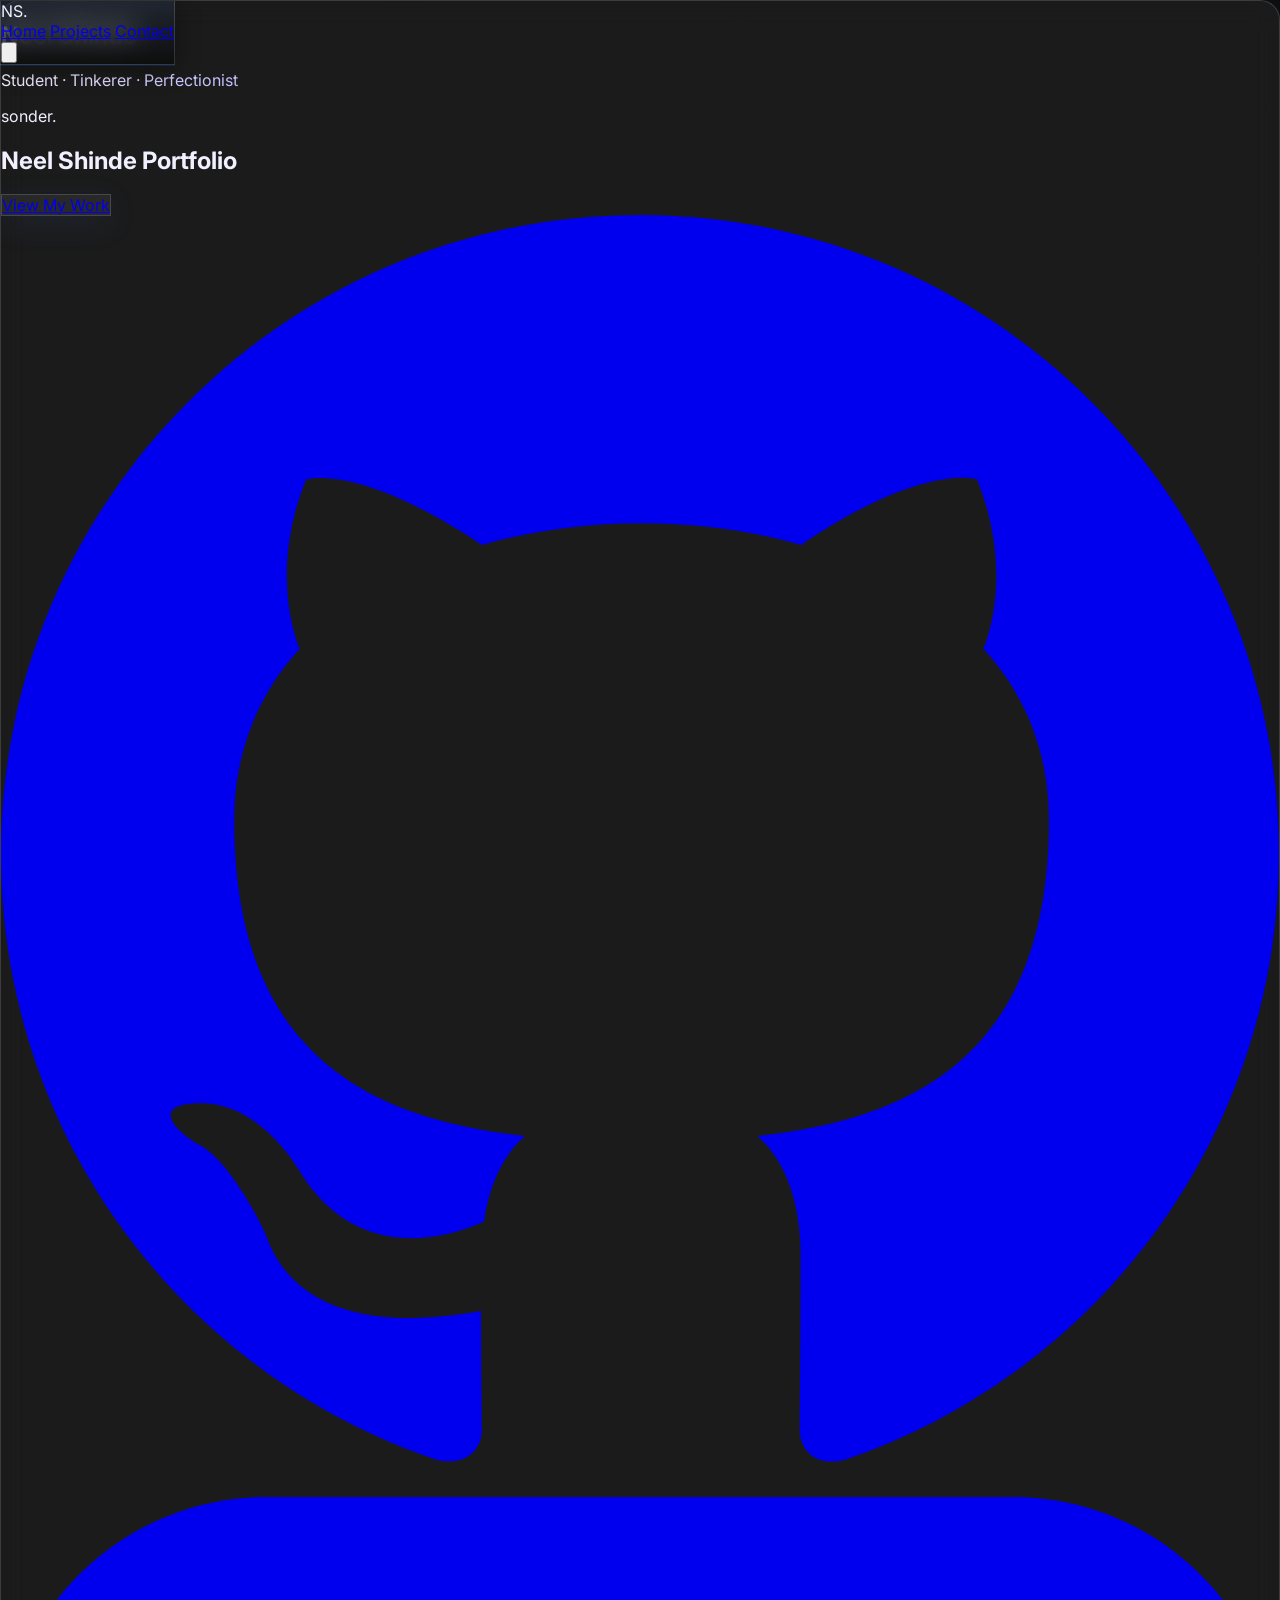
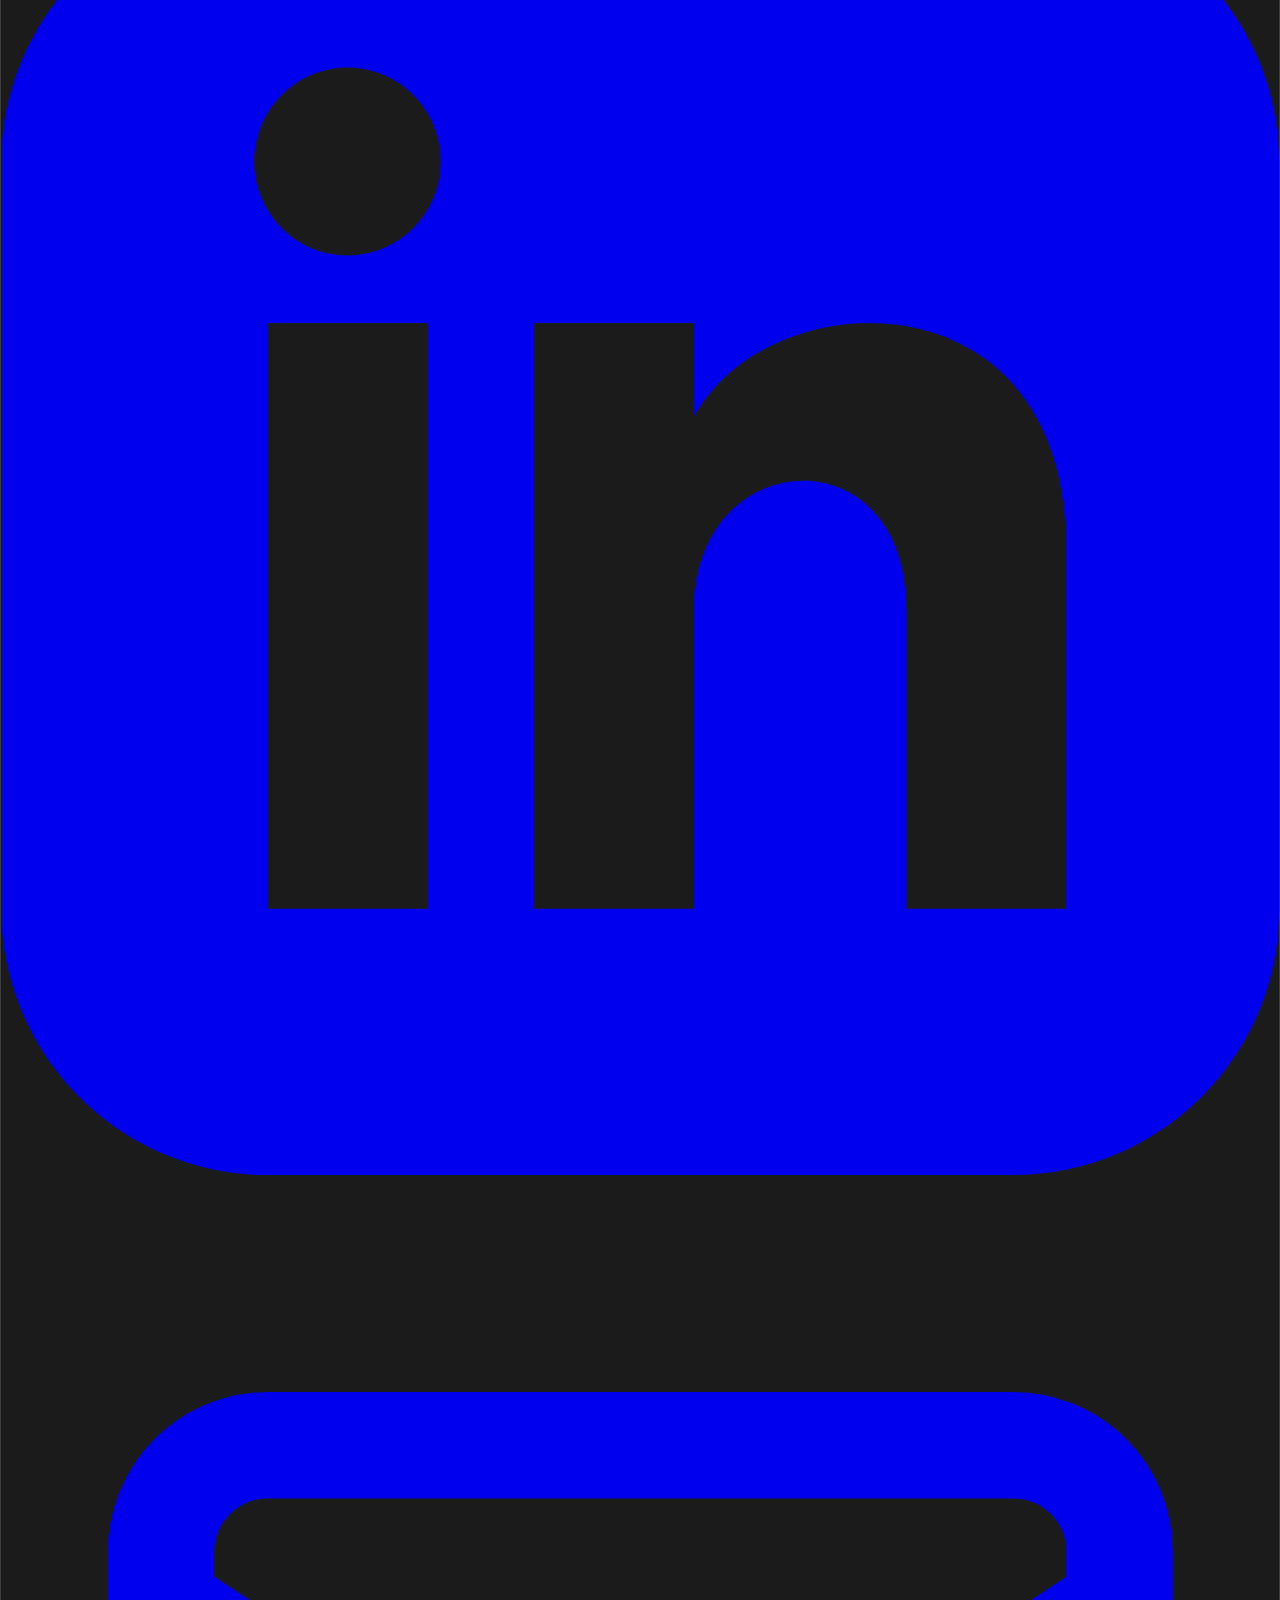
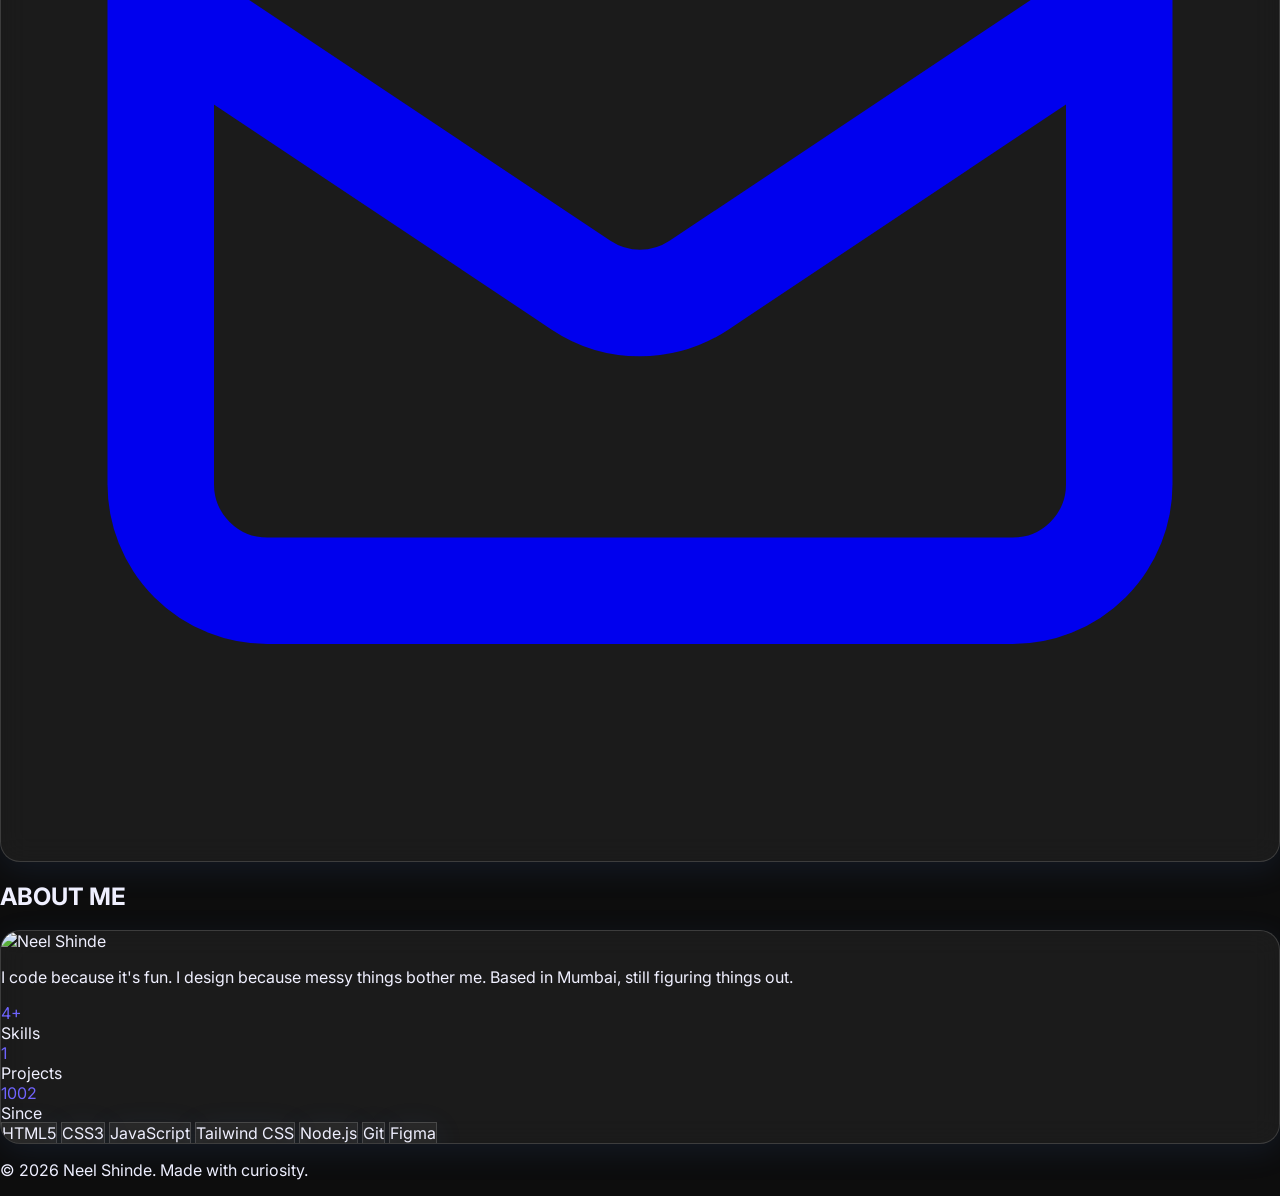
==== index.html @ 5f95c74f "fix: restore animations + add glitch, spotlight, gradient border, counters" ====
<!DOCTYPE html>

<html lang="en"><head>
<meta charset="utf-8"/>
<meta content="width=device-width, initial-scale=1.0" name="viewport"/>
<title>Neel Shinde | Portfolio</title>
<meta name="description" content="Neel Shinde — Student, Developer & Designer from Mumbai, Maharashtra. Building digital experiences with clean code and sharp design.">
<meta name="keywords" content="Neel Shinde, portfolio, web developer, designer, student, Maharashtra, HTML, CSS">
<meta name="author" content="Neel Shinde">
<meta name="theme-color" content="#6C63FF">

<!-- Open Graph (WhatsApp, LinkedIn, Facebook previews) -->
<meta property="og:type" content="website">
<meta property="og:url" content="https://idealneel.vercel.app/">
<meta property="og:title" content="Neel Shinde | Portfolio">
<meta property="og:description" content="Student, Developer & Designer from Maharashtra. Always exploring, always building, always learning.">
<meta property="og:image" content="https://idealneel.vercel.app/favicon.svg">

<!-- Twitter Card -->
<meta name="twitter:card" content="summary">
<meta name="twitter:url" content="https://idealneel.vercel.app/">
<meta name="twitter:title" content="Neel Shinde | Portfolio">
<meta name="twitter:description" content="Student, Developer & Designer from Maharashtra. Always exploring, always building, always learning.">
<meta name="twitter:image" content="https://idealneel.vercel.app/favicon.svg">
<link rel="icon" type="image/svg+xml" href="favicon.svg">
<!-- Google Fonts -->
<link href="https://fonts.googleapis.com" rel="preconnect"/>
<link crossorigin="" href="https://fonts.gstatic.com" rel="preconnect"/>
<link href="https://fonts.googleapis.com/css2?family=Inter:wght@300;400;600;800&amp;family=JetBrains+Mono&amp;display=swap" rel="stylesheet"/>
<!-- Tailwind CSS CDN (Included as per core instructions, though CSS variables are used for theme) -->
<script src="https://cdn.tailwindcss.com?plugins=forms,container-queries"></script>
<link rel="stylesheet" href="styles.css">
<script src="https://cdn.jsdelivr.net/npm/@emailjs/browser@4/dist/email.min.js"></script>
</head>
<body class="selection:bg-indigo-500/30">
<div id="cursor-dot"></div>
<div id="cursor-ring"></div>
<canvas id="star-canvas"></canvas>
<div id="skeleton-loader" aria-hidden="true">
  <!-- Skeleton Navbar -->
  <div class="skel-nav">
    <div class="skel skel-nav-logo"></div>
    <div class="skel-nav-links">
      <div class="skel skel-nav-link"></div>
      <div class="skel skel-nav-link"></div>
      <div class="skel skel-nav-link"></div>
    </div>
  </div>
  <!-- Skeleton Hero -->
  <div class="skel-body">
    <div class="skel-hero">
      <div class="skel-hero-card">
        <div class="skel skel-hero-name"></div>
        <div class="skel skel-hero-role"></div>
        <div class="skel skel-hero-tag"></div>
        <div class="skel skel-hero-btn"></div>
        <div class="skel-hero-icons">
          <div class="skel skel-hero-icon"></div>
          <div class="skel skel-hero-icon"></div>
          <div class="skel skel-hero-icon"></div>
        </div>
      </div>
    </div>
  </div>
</div>
<!-- BEGIN: Navigation -->
<nav class="fixed top-0 left-0 right-0 h-[60px] glass z-50 flex items-center justify-between px-6" id="top-nav">
<div class="font-bold text-xl tracking-tighter">NS<span class="text-[var(--accent-1)]">.</span></div>
<!-- Desktop Nav -->
<div class="hidden md:flex gap-8 items-center overflow-visible pb-1">
<a class="text-sm font-semibold text-[var(--accent-1)] border-b-2 border-[var(--accent-1)]" href="index.html">Home</a>
<a class="text-sm font-medium text-[var(--text-muted)] hover:text-[var(--text)] transition-colors" href="projects.html">Projects</a>
<a class="text-sm font-medium text-[var(--text-muted)] hover:text-[var(--text)] transition-colors" href="contact.html">Contact</a>
</div>
<!-- Mobile Menu Toggle -->
<button aria-label="Toggle Menu" class="md:hidden p-2 text-[var(--text)]" id="mobile-menu-btn">
<svg class="w-6 h-6" fill="none" stroke="currentColor" viewBox="0 0 24 24"><path d="M4 6h16M4 12h16m-7 6h7" stroke-linecap="round" stroke-linejoin="round" stroke-width="2"></path></svg>
</button>
</nav>
<div id="scroll-progress"></div>
<!-- Mobile Dropdown Menu -->
<div id="mobile-menu" class="fixed top-[60px] left-0 right-0 glass z-[60] overflow-hidden transition-all duration-300 max-h-0 md:hidden">
  <div class="flex flex-col py-2">
    <a href="index.html" class="px-6 py-3.5 text-sm font-semibold text-[var(--accent-1)] border-l-4 border-[var(--accent-1)] active-mobile">Home</a>
    <a href="projects.html" class="px-6 py-3.5 text-sm font-medium text-[var(--text-muted)] hover:text-[var(--text)] transition-colors border-l-4 border-transparent">Projects</a>
    <a href="contact.html" class="px-6 py-3.5 text-sm font-medium text-[var(--text-muted)] hover:text-[var(--text)] transition-colors border-l-4 border-transparent">Contact</a>
  </div>
</div>
<!-- Mobile Menu Overlay -->
<div id="mobile-overlay" class="fixed inset-0 bg-black/60 backdrop-blur-sm z-[55] hidden md:hidden"></div>
<!-- END: Navigation -->
<!-- BEGIN: Sidebar -->
<main>
<!-- BEGIN: Hero Section -->
<section class="relative h-screen flex items-center justify-center overflow-hidden px-6 pt-[60px]" id="hero">
<!-- Animated Background Orbs -->
<div class="absolute inset-0 z-0 pointer-events-none">
  <div class="bg-orb top-[10%] left-[20%] w-[30vw] h-[30vw] opacity-20" style="background: radial-gradient(circle, var(--accent-1) 0%, transparent 70%); animation: orbDrift 15s ease-in-out infinite;"></div>
  <div class="bg-orb bottom-[20%] right-[10%] w-[40vw] h-[40vw] opacity-15" style="background: radial-gradient(circle, var(--accent-2) 0%, transparent 70%); animation: orbDrift 12s ease-in-out infinite reverse;"></div>
  <div class="bg-orb top-[40%] left-[50%] w-[25vw] h-[25vw] opacity-10" style="background: radial-gradient(circle, #fff 0%, transparent 70%); animation: orbDrift 20s linear infinite alternate;"></div>
</div>
<!-- Hero Card -->
<div class="glass glass-rounded p-10 max-w-[380px] w-full text-center relative z-10" style="animation: floatCard 6s ease-in-out infinite;">
<h1 class="text-4xl font-extrabold mb-2 tracking-tight">
<span class="border-r-4 border-[var(--accent-1)] pr-1" id="typewriter"></span>
</h1>
<p class="shimmer-text text-sm font-bold uppercase tracking-[0.2em] mb-6">
          Student · Tinkerer · Perfectionist
        </p>
<p class="text-[var(--text-muted)] text-lg mb-8 leading-relaxed">
          sonder.
        </p>
<h2 class="hidden">Neel Shinde Portfolio</h2>
<a class="inline-block glass px-8 py-3 rounded-full font-semibold text-sm hover:shadow-[0_0_20px_var(--shadow)] transition-all duration-300 hover:scale-105 active:scale-95 mb-8" href="projects.html">
          View My Work
        </a>
<!-- Social Icons -->
<div class="flex justify-center gap-6 text-[var(--text-muted)]">
<a class="hover:text-[var(--accent-1)] transition-colors" href="contact.html" title="GitHub">
<svg class="w-6 h-6" fill="currentColor" viewbox="0 0 24 24"><path d="M12 0C5.37 0 0 5.37 0 12c0 5.31 3.435 9.795 8.205 11.385.6.105.825-.255.825-.57 0-.285-.015-1.23-.015-2.235-3.015.555-3.795-.735-4.035-1.41-.135-.345-.72-1.41-1.23-1.695-.42-.225-1.02-.78-.015-.795.945-.015 1.62.87 1.845 1.23 1.08 1.815 2.805 1.305 3.495.99.105-.78.42-1.305.765-1.605-2.67-.3-5.46-1.335-5.46-5.925 0-1.305.465-2.385 1.23-3.225-.12-.3-.54-1.53.12-3.18 0 0 1.005-.315 3.3 1.23.96-.27 1.98-.405 3-.405s2.04.135 3 .405c2.295-1.56 3.3-1.23 3.3-1.23.66 1.65.24 2.88.12 3.18.765.84 1.23 1.905 1.23 3.225 0 4.605-2.805 5.625-5.475 5.925.435.375.81 1.095.81 2.22 0 1.605-.015 2.895-.015 3.3 0 .315.225.69.825.57A12.02 12.02 0 0024 12c0-6.63-5.37-12-12-12z"></path></svg>
</a>
<a class="hover:text-[var(--accent-1)] transition-colors" href="contact.html" title="LinkedIn">
<svg class="w-6 h-6" fill="currentColor" viewbox="0 0 24 24"><path d="M19 0h-14c-2.761 0-5 2.239-5 5v14c0 2.761 2.239 5 5 5h14c2.762 0 5-2.239 5-5v-14c0-2.761-2.238-5-5-5zm-11 19h-3v-11h3v11zm-1.5-12.268c-.966 0-1.75-.79-1.75-1.764s.784-1.764 1.75-1.764 1.75.79 1.75 1.764-.783 1.764-1.75 1.764zm13.5 12.268h-3v-5.604c0-3.368-4-3.113-4 0v5.604h-3v-11h3v1.765c1.396-2.586 7-2.777 7 2.476v6.759z"></path></svg>
</a>
<a class="hover:text-[var(--accent-1)] transition-colors" href="contact.html" title="Email">
<svg class="w-6 h-6" fill="none" stroke="currentColor" viewbox="0 0 24 24"><path d="M3 8l7.89 5.26a2 2 0 002.22 0L21 8M5 19h14a2 2 0 002-2V7a2 2 0 00-2-2H5a2 2 0 00-2 2v10a2 2 0 002 2z" stroke-linecap="round" stroke-linejoin="round" stroke-width="2"></path></svg>
</a>
</div>
</div>
</section>
<!-- END: Hero Section -->
<!-- BEGIN: About Section -->
<section class="py-24 px-6 max-w-5xl mx-auto" id="about">
<h2 class="text-3xl font-extrabold mb-12 flex items-center gap-4">
<span class="w-12 h-[2px] bg-[var(--accent-1)]"></span>
        ABOUT ME
      </h2>
<div class="glass glass-rounded p-8 md:p-12 grid md:grid-cols-[auto_1fr] gap-12 items-start fade-in-on-scroll">
<!-- Avatar Column -->
<div class="flex flex-col items-center">
<div class="relative group">
<div class="absolute inset-0 bg-gradient-to-tr from-[var(--accent-1)] to-[var(--accent-2)] rounded-full blur group-hover:blur-md transition-all duration-500"></div>
<div class="relative w-[140px] h-[140px] rounded-full 
     overflow-hidden border-2 border-[var(--glass-border)]">
  <img src="https://i.ibb.co/Mx4PtykH/avatar.png" 
       alt="Neel Shinde" 
       class="w-full h-full object-cover rounded-full"/>
</div>
</div>
</div>
<!-- Bio Column -->
<div class="space-y-6">
<p class="text-lg leading-relaxed text-[var(--text-muted)]">
    I code because it's fun. I design because messy
    things bother me. Based in Mumbai, still figuring
    things out.
  </p>

  <div class="grid grid-cols-3 gap-4 py-4 border-t border-b border-[var(--divider)]" id="stats-row">
    <div class="text-center">
      <div class="text-2xl font-black gradient-text" data-count="8" data-suffix="+">0</div>
      <div class="text-xs text-[var(--text-muted)] uppercase tracking-widest mt-1">
        Skills
      </div>
    </div>
    <div class="text-center">
      <div class="text-2xl font-black gradient-text" data-count="3" data-suffix="">0</div>
      <div class="text-xs text-[var(--text-muted)] uppercase tracking-widest mt-1">
        Projects
      </div>
    </div>
    <div class="text-center">
      <div class="text-2xl font-black gradient-text" data-count="2026" data-suffix="">0</div>
      <div class="text-xs text-[var(--text-muted)] uppercase tracking-widest mt-1">
        Since
      </div>
    </div>
  </div>

  <!-- Skills Grid -->
<div class="flex flex-wrap gap-3 mt-4" id="skills-container">
  <span class="skill-chip px-4 py-1.5 glass rounded-full text-sm font-medium border-[var(--glass-border)]">HTML5</span>
  <span class="skill-chip px-4 py-1.5 glass rounded-full text-sm font-medium border-[var(--glass-border)]">CSS3</span>
  <span class="skill-chip px-4 py-1.5 glass rounded-full text-sm font-medium border-[var(--glass-border)]">JavaScript</span>
  <span class="skill-chip px-4 py-1.5 glass rounded-full text-sm font-medium border-[var(--glass-border)]">Tailwind CSS</span>
  <span class="skill-chip px-4 py-1.5 glass rounded-full text-sm font-medium border-[var(--glass-border)]">Node.js</span>
  <span class="skill-chip px-4 py-1.5 glass rounded-full text-sm font-medium border-[var(--glass-border)]">Git</span>
  <span class="skill-chip px-4 py-1.5 glass rounded-full text-sm font-medium border-[var(--glass-border)]">Figma</span>
  <span class="skill-chip px-4 py-1.5 glass rounded-full text-sm font-medium border-[var(--glass-border)]">VS Code</span>
</div>
</div>
</div>
</section>
<!-- END: About Section -->

<!-- BEGIN: Footer -->
<footer class="py-6 border-t border-[var(--divider)] text-center">
  <p class="text-[var(--text-muted)] text-sm">
    © 2026 Neel Shinde. Made with curiosity.
  </p>
</footer>
<!-- END: Footer -->
</main>
<!-- BEGIN: JavaScript Interactivity -->
<script src="script.js"></script>
<!-- END: JavaScript Interactivity -->
</body></html>
---- styles.css ----
/* === SHARED STYLES (VARIABLES, GLASS, ANIMATIONS) === */
:root {
  --bg: #0D0D0D;
  --glass-bg: rgba(255, 255, 255, 0.06);
  --glass-border: rgba(255, 255, 255, 0.15);
  --accent-1: #6C63FF;
  --accent-2: #FF6584;
  --text: #F0F0FF;
  --text-muted: #8A8AB0;
  --divider: #3A3A5C;
  --shadow: rgba(79, 142, 247, 0.10);
  --transition: 0.3s cubic-bezier(0.4, 0, 0.2, 1);
  /* from contact */

  --nav-height: 60px;
}

* {
  box-sizing: border-box;
}

html {
  scroll-behavior: smooth;
}

body {
  background-color: var(--bg);
  color: var(--text);
  font-family: 'Inter', system-ui, -apple-system, sans-serif;
  overflow-x: hidden;
  margin: 0;
}

.roboto-mono {
  font-family: 'Roboto Mono', monospace;
}

.glass {
  background: var(--glass-bg);
  backdrop-filter: blur(14px);
  -webkit-backdrop-filter: blur(14px);
  border: 1px solid var(--glass-border);
  box-shadow: 0 8px 32px var(--shadow);
}

.glass-rounded {
  border-radius: 20px;
}

.shimmer-text {
  background: linear-gradient(90deg, var(--text) 0%, var(--accent-1) 25%, var(--accent-2) 50%, var(--text) 75%);
  background-size: 200% auto;
  -webkit-background-clip: text;
  background-clip: text;
  -webkit-text-fill-color: transparent;
  animation: shimmerText 4s linear infinite;
}

.gradient-text {
  background: linear-gradient(135deg, var(--accent-1), var(--accent-2));
  -webkit-background-clip: text;
  background-clip: text;
  -webkit-text-fill-color: transparent;
}

/* Animations */
@keyframes orbDrift {
  0%, 100% { transform: translate(0, 0); }
  33% { transform: translate(30px, -50px); }
  66% { transform: translate(-20px, 20px); }
}
@keyframes floatCard {
  0%, 100% { transform: translateY(0); }
  50% { transform: translateY(-15px); }
}
@keyframes shimmerText {
  to { background-position: 200% center; }
}
@keyframes blinkCursor {
  from, to { border-color: transparent; }
  50% { border-color: var(--accent-1); }
}

.cursor-blink {
  animation: blinkCursor 0.8s step-end infinite;
}

@keyframes fadeIn {
  from { opacity: 0; transform: translateY(20px); }
  to { opacity: 1; transform: translateY(0); }
}
@keyframes shimmerSweep {
  0%   { left: -75%; opacity: 0; }
  10%  { opacity: 1; }
  90%  { opacity: 1; }
  100% { left: 125%; opacity: 0; }
}
@keyframes spin {
  to { transform: rotate(360deg); }
}

@media (prefers-reduced-motion: reduce) {
  .shimmer-text { animation: none; }
  .shimmer-container::before { animation: none !important; }
}

/* === INDEX PAGE === */

.fade-in-on-scroll {
  opacity: 0;
  transition: opacity 0.6s ease-out, transform 0.6s ease-out;
}
.fade-in-on-scroll.visible {
  opacity: 1;
  transform: translateY(0);
}

/* === CONTACT PAGE === */


.shimmer-container {
  position: relative;
  overflow: hidden;
}
.shimmer-container::before {
  content: '';
  position: absolute;
  top: -50%;
  left: -75%;
  width: 50%;
  height: 200%;
  background: linear-gradient(
    to right,
    transparent 0%,
    rgba(255, 255, 255, 0.03) 20%,
    rgba(255, 255, 255, 0.18) 50%,
    rgba(255, 255, 255, 0.03) 80%,
    transparent 100%
  );
  transform: skewX(-20deg);
  pointer-events: none;
  animation: shimmerSweep 3s ease-in-out infinite;
}
.shimmer-container:hover::before {
  animation: shimmerSweep 1.2s ease-in-out forwards;
}
.fade-in-up {
  opacity: 0;
  transform: translateY(20px);
  transition: opacity 0.6s ease-out, transform 0.6s ease-out;
}
.fade-in-up.visible {
  opacity: 1;
  transform: translateY(0);
}
#main-content {
  padding-top: var(--nav-height);
}

.tilt-card {
  will-change: transform;
  transform-style: preserve-3d;
}
.btn-loading-spinner {
  display: none;
  width: 20px;
  height: 20px;
  border: 2px solid rgba(255,255,255,0.3);
  border-radius: 50%;
  border-top-color: #fff;
  animation: spin 0.8s linear infinite;
}
.btn--loading .btn-text { display: none; }
.btn--loading .btn-loading-spinner { display: block; }

/* === PROJECTS PAGE === */
.project-card, .cert-card {
  transition: transform 0.3s ease, box-shadow 0.3s ease, opacity 0.3s ease;
}
.project-card:hover, .cert-card:hover {
  transform: translateY(-6px);
  box-shadow: 0 12px 40px rgba(79, 142, 247, 0.2);
}
.card--hidden {
  opacity: 0 !important;
  pointer-events: none;
  transform: scale(0.95);
  visibility: hidden;
  position: absolute;
}
::-webkit-scrollbar {
  width: 6px;
  height: 6px;
}
::-webkit-scrollbar-track {
  background: var(--bg);
}
::-webkit-scrollbar-thumb {
  background: var(--divider);
  border-radius: 10px;
}

.snap-x {
  scroll-snap-type: x mandatory;
  scrollbar-width: none;
}
.snap-x::-webkit-scrollbar {
  display: none;
}
.snap-item {
  scroll-snap-align: start;
}
dialog::backdrop {
  background: rgba(0, 0, 0, 0.8);
  backdrop-filter: blur(4px);
}

/* === SKELETON LOADER === */
#skeleton-loader {
  position: fixed;
  inset: 0;
  z-index: 9999;
  background: #0D0D0D;
  padding: 80px 48px 48px 48px;
  transition: opacity 300ms ease;
  overflow: hidden;
}

#skeleton-loader.fade-out {
  opacity: 0;
  pointer-events: none;
}

/* Skeleton shimmer animation */
@keyframes skeletonShimmer {
  0%   { background-position: -600px 0; }
  100% { background-position:  600px 0; }
}

.skel {
  background: linear-gradient(
    90deg,
    rgba(255,255,255,0.04) 25%,
    rgba(255,255,255,0.10) 50%,
    rgba(255,255,255,0.04) 75%
  );
  background-size: 600px 100%;
  animation: skeletonShimmer 1.4s ease-in-out infinite;
  border-radius: 8px;
}

/* Skeleton navbar */
.skel-nav {
  position: fixed;
  top: 0; left: 0; right: 0;
  height: 60px;
  background: rgba(255,255,255,0.03);
  border-bottom: 1px solid rgba(255,255,255,0.08);
  display: flex;
  align-items: center;
  justify-content: space-between;
  padding: 0 24px;
  z-index: 10000;
}

.skel-nav-logo {
  width: 80px;
  height: 16px;
}

.skel-nav-links {
  display: flex;
  gap: 32px;
}

.skel-nav-link {
  width: 56px;
  height: 12px;
}

/* Skeleton body content area */
.skel-body {
  max-width: 1280px;
  margin: 0 auto;
  padding-top: 100px;
  padding-left: clamp(24px, 4vw, 64px);
  padding-right: clamp(24px, 4vw, 64px);
}

/* Hero skeleton (index.html) */
.skel-hero {
  display: flex;
  align-items: center;
  justify-content: center;
  height: 70vh;
}

.skel-hero-card {
  width: 380px;
  max-width: 90vw;
  padding: 48px 40px;
  background: rgba(255,255,255,0.03);
  border: 1px solid rgba(255,255,255,0.06);
  border-radius: 20px;
  display: flex;
  flex-direction: column;
  align-items: center;
  gap: 16px;
}

.skel-hero-name  { width: 60%; height: 28px; }
.skel-hero-role  { width: 80%; height: 14px; }
.skel-hero-tag   { width: 40%; height: 12px; }
.skel-hero-btn   { width: 130px; height: 40px; border-radius: 999px; margin-top: 8px; }
.skel-hero-icons { display: flex; gap: 16px; margin-top: 8px; }
.skel-hero-icon  { width: 36px; height: 36px; border-radius: 50%; }

/* Grid skeleton (projects.html) */
.skel-heading {
  width: 280px;
  height: 52px;
  margin-bottom: 12px;
}

.skel-proj-sub {
  width: 320px;
  height: 14px;
  margin-bottom: 40px;
}

.skel-proj-grid {
  display: grid;
  grid-template-columns: repeat(2, 1fr);
  gap: 24px;
  max-width: 672px;
  margin: 0 auto 48px auto;
}

.skel-card {
  background: rgba(255,255,255,0.03);
  border: 1px solid rgba(255,255,255,0.06);
  border-radius: 20px;
  overflow: hidden;
}

.skel-card-thumb { width: 100%; height: 160px; border-radius: 0; }
.skel-card-body  { padding: 20px; display: flex; flex-direction: column; gap: 12px; }
.skel-card-tag   { width: 60px;  height: 10px; }
.skel-card-title { width: 75%;   height: 18px; }
.skel-card-desc1 { width: 100%;  height: 12px; }
.skel-card-desc2 { width: 85%;   height: 12px; }
.skel-card-btn   { width: 100%;  height: 36px; border-radius: 10px; margin-top: 8px; }

.skel-card.skel-cert-card {
  border-left: 4px solid rgba(108, 99, 255, 0.2);
  min-height: 350px;
}
.skel-card.skel-cert-card .skel-card-body {
  padding: 24px;
}

/* Contact skeleton */
.skel-contact-heading { width: 340px; height: 64px; margin-bottom: 16px; }
.skel-contact-sub     { width: 360px; height: 14px; margin-bottom: 40px; }

.skel-cards-row {
  display: grid;
  grid-template-columns: repeat(4, 1fr);
  gap: 20px;
  margin-bottom: 60px;
}
@media (max-width: 767px) {
  .skel-cards-row {
    grid-template-columns: repeat(2, 1fr);
    gap: 12px;
  }
}

.skel-contact-card {
  background: rgba(255,255,255,0.03);
  border: 1px solid rgba(255,255,255,0.06);
  border-radius: 20px;
  padding: 28px 20px;
  display: flex;
  flex-direction: column;
  align-items: center;
  gap: 12px;
}

.skel-contact-icon  { width: 48px; height: 48px; border-radius: 50%; }
.skel-contact-label { width: 60%;  height: 10px; }
.skel-contact-value { width: 80%;  height: 14px; }
.skel-contact-btn   { width: 90%;  height: 32px; border-radius: 999px; margin-top: 4px; }

.skel-form-card {
  max-width: 560px;
  margin: 0 auto;
  background: rgba(255,255,255,0.03);
  border: 1px solid rgba(255,255,255,0.06);
  border-radius: 20px;
  padding: 40px;
  display: flex;
  flex-direction: column;
  gap: 20px;
}

.skel-form-heading { width: 200px; height: 28px; }
.skel-form-label   { width: 80px;  height: 10px; }
.skel-form-input   { width: 100%;  height: 48px; border-radius: 12px; }
.skel-form-textarea{ width: 100%;  height: 100px; border-radius: 12px; }
.skel-form-btn     { width: 100%;  height: 48px; border-radius: 12px; }

#top-nav {
  position: fixed;
  z-index: 70 !important; /* Always above overlay and menu */
  background: linear-gradient(
    180deg,
    rgba(79, 142, 247, 0.10) 0%,
    rgba(13, 13, 13, 0.92) 100%
  );
  backdrop-filter: blur(14px);
  -webkit-backdrop-filter: blur(14px);
  border-bottom: 1px solid rgba(79, 142, 247, 0.20);
  box-shadow: 0 1px 0 rgba(79, 142, 247, 0.10),
              0 4px 24px rgba(0, 0, 0, 0.40);
  margin-bottom: 0;
  padding-bottom: 1px;
  overflow: visible;
}

#mobile-menu-btn {
  cursor: pointer;
  -webkit-tap-highlight-color: transparent;
}

.scroll-section-wrapper {
  position: relative;
  display: flex;
  align-items: center;
  gap: 0;
  overflow: visible;
  padding: 24px 0;
  margin: -24px 0;
}

.scroll-arrow {
  flex-shrink: 0;
  width: 40px;
  height: 40px;
  border-radius: 50%;
  background: rgba(13, 13, 13, 0.80);
  backdrop-filter: blur(14px);
  -webkit-backdrop-filter: blur(14px);
  border: 1px solid var(--glass-border);
  box-shadow: 0 4px 16px var(--shadow);
  color: var(--text);
  display: flex;
  align-items: center;
  justify-content: center;
  cursor: pointer;
  transition: background 200ms ease, box-shadow 200ms ease,
              transform 200ms ease, opacity 200ms ease;
  z-index: 20;
  position: relative;
  margin: 0 12px;
  opacity: 0.5;
}

.scroll-arrow:hover {
  background: rgba(108, 99, 255, 0.15);
  box-shadow: 0 0 20px rgba(108, 99, 255, 0.30);
  transform: scale(1.08);
  opacity: 1;
}

.scroll-arrow:active { transform: scale(0.96); }

.scroll-arrow.hidden-arrow {
  opacity: 0;
  pointer-events: none;
}

.scroll-section-wrapper > *:not(.scroll-arrow) {
  flex: 1;
  min-width: 0;
  overflow: visible;
}

/* === CERTIFICATE CAROUSEL === */

/* Ghost skeleton blocks inside ghost cards */
.skel-cert-org   { width: 60px;  height: 10px; border-radius: 4px; }
.skel-cert-title { width: 75%;   height: 20px; border-radius: 4px; }
.skel-cert-desc  { width: 90%;   height: 12px; border-radius: 4px; }
.skel-cert-date  { width: 50%;   height: 10px; border-radius: 4px; }

/* Ghost cards — blurred, dimmed */
.cert-ghost {
  opacity: 0.25;
  filter: blur(2px);
  transform: scale(0.94);
  transition: opacity 400ms ease, filter 400ms ease,
              transform 400ms ease;
  pointer-events: none;
  border-left: 4px solid var(--glass-border) !important;
}

/* Real card — fully visible, slightly elevated */
.cert-real {
  opacity: 1;
  filter: none;
  transform: scale(1);
  transition: transform 400ms ease, box-shadow 400ms ease;
  box-shadow: 0 8px 40px rgba(108, 99, 255, 0.25);
  z-index: 2;
  position: relative;
}

/* Auto-scroll animation */


.cert-carousel-track {
  display: flex;
  gap: 24px;
  animation: certScroll 18s linear infinite;
  width: max-content;
  will-change: transform;
}

/* Pause on hover */
.cert-carousel:hover .cert-carousel-track {
  animation-play-state: paused;
}

/* Override the overflow hidden from scroll wrapper */


.cert-carousel {
  overflow: visible;
  cursor: grab;
}

.cert-carousel:active {
  cursor: grabbing;
}

/* Background Orbs */
.bg-orb {
  position: absolute;
  border-radius: 50%;
  filter: blur(100px);
  -webkit-filter: blur(100px);
  will-change: transform, opacity;
  pointer-events: none;
  z-index: -1;
}

.carousel-outer {
  flex: 1;
  min-width: 0;
  padding: 24px 0;
  margin: -24px 0;
  overflow-x: clip;
  overflow-y: visible;
  /* Granular mask for seamless fade */
  -webkit-mask-image: linear-gradient(
    to right,
    transparent 0%,
    rgba(0,0,0,0.05) 5%,
    rgba(0,0,0,0.3) 12%,
    rgba(0,0,0,0.8) 20%,
    black 25%,
    black 75%,
    rgba(0,0,0,0.8) 80%,
    rgba(0,0,0,0.3) 88%,
    rgba(0,0,0,0.05) 95%,
    transparent 100%
  );
  mask-image: linear-gradient(
    to right,
    transparent 0%,
    rgba(0,0,0,0.05) 5%,
    rgba(0,0,0,0.3) 12%,
    rgba(0,0,0,0.8) 20%,
    black 25%,
    black 75%,
    rgba(0,0,0,0.8) 80%,
    rgba(0,0,0,0.3) 88%,
    rgba(0,0,0,0.05) 95%,
    transparent 100%
  );
}

#mobile-menu {
  z-index: 60 !important; /* Below navbar but above overlay */
}

#mobile-menu.open {
  max-height: 400px; /* Increased to avoid cutoff */
  box-shadow: 0 10px 30px rgba(0, 0, 0, 0.5);
}

#mobile-menu a.active-mobile {
  background: rgba(108, 99, 255, 0.08);
  color: var(--accent-1);
}

#mobile-overlay {
  z-index: 55 !important;
  transition: opacity 0.3s ease;
}

#mobile-overlay.visible {
  display: block;
  opacity: 1;
}

@media (min-width: 768px) {
  #mobile-menu, #mobile-overlay {
    display: none !important;
  }
}

/* === MOBILE RESPONSIVE FIXES === */
@media (max-width: 767px) {
  /* 1. Typography & Header Density */
  #hero .glass.glass-rounded {
    padding: 30px 20px !important;
    max-width: 90vw !important;
  }
  #hero h1 {
    font-size: 1.8rem !important;
  }

  .gradient-text {
    font-size: 2.25rem !important;
    line-height: 1.1 !important;
  }

  h2.text-3xl {
    font-size: 1.75rem !important;
    margin-bottom: 1.5rem !important;
  }

  /* Compact section spacing */
  header.mb-12, section.mb-24, .py-24 {
    margin-bottom: 2rem !important;
    padding-top: 2.5rem !important;
    padding-bottom: 2.5rem !important;
  }

  /* 2. Contact Cards & Form Density */
  #cards .grid {
    grid-template-columns: repeat(2, 1fr) !important;
    gap: 12px !important;
  }
  #cards .tilt-card {
    padding: 1rem !important;
  }
  #cards h3 { font-size: 0.9rem !important; }
  #cards span { font-size: 0.65rem !important; }

  #form .glass-rounded {
    padding: 1.5rem !important;
  }
  #form h2 {
    margin-bottom: 2rem !important;
  }
  #form p.-mt-8 {
    margin-top: -1.5rem !important;
    margin-bottom: 1.5rem !important;
  }

  /* 3. Background Orbs Density */
  .bg-orb {
    max-width: 60vw !important;
    max-height: 60vw !important;
  }

  /* 4. Main Content Padding Fix */
  #main-content, main.pt-\[100px\] {
    padding-top: 75px !important;
  }

  /* 5. Scroll Arrow Resize */
  .scroll-arrow {
    width: 28px !important;
    height: 28px !important;
    margin: 0 4px !important;
  }
  .scroll-arrow svg {
    width: 14px !important;
    height: 14px !important;
  }

  /* 6. High-Density Card Refinements (Projects & Certificates) */
  .project-card, .cert-card {
    min-width: 230px !important;
    padding: 0 !important;
  }
  
  .project-card .p-6, .cert-card.p-6, .cert-real.p-6 {
    padding: 1rem !important;
  }

  .project-card .h-48 {
    height: 120px !important;
  }
  
  .project-card h3, .cert-card h4 {
    font-size: 1rem !important;
    margin-bottom: 0.4rem !important;
  }
  
  .project-card p, .cert-card p {
    font-size: 0.75rem !important;
    line-height: 1.4 !important;
    margin-bottom: 0.8rem !important;
  }

  .proj-carousel, .cert-carousel {
    gap: 12px !important;
  }

  /* 7. Skeleton Loader Polish */
  #skeleton-loader {
    padding: 70px 20px 20px 20px !important;
  }
  .skel-body {
    padding: 80px 0 0 0 !important; /* Tighten up for mobile */
  }
}

@media (max-width: 480px) {
  .project-card, .cert-card {
    min-width: 210px !important; /* Even smaller for very small screens */
  }
}


/* === PAGE TRANSITIONS === */
.page-transition-overlay {
  position: fixed;
  inset: 0;
  background: var(--bg);
  z-index: 99990;
  pointer-events: none;
  opacity: 0;
  transition: opacity 350ms cubic-bezier(0.4, 0, 0.2, 1);
}

.page-transition-overlay.fade-in {
  opacity: 1;
  pointer-events: all;
}

/* === TOUCH RIPPLE EFFECT (Mobile) === */
.touch-ripple {
  position: fixed;
  pointer-events: none;
  z-index: 99998;
  border-radius: 50%;
  width: 32px;
  height: 32px;
  border: 1.5px solid #6C63FF;
  background: transparent;
  box-shadow: 0 0 6px rgba(108, 99, 255, 0.5),
              0 0 12px rgba(108, 99, 255, 0.25),
              inset 0 0 6px rgba(108, 99, 255, 0.1);
  transform: translate(-50%, -50%) scale(1);
  opacity: 1;
  animation: touchRippleAnim 600ms cubic-bezier(0.2, 0.8, 0.4, 1) forwards;
}

.touch-ripple-hold {
  position: fixed;
  pointer-events: none;
  z-index: 99997;
  border-radius: 50%;
  width: 32px;
  height: 32px;
  border: 1.5px solid #FF6584;
  background: transparent;
  box-shadow: 0 0 6px rgba(255, 101, 132, 0.5),
              0 0 12px rgba(255, 101, 132, 0.25),
              inset 0 0 6px rgba(255, 101, 132, 0.1);
  transform: translate(-50%, -50%) scale(1);
  opacity: 0.7;
  animation: touchRippleHold 900ms cubic-bezier(0.2, 0.8, 0.4, 1) forwards;
}

@keyframes touchRippleAnim {
  0%   { 
    transform: translate(-50%, -50%) scale(0.3); 
    opacity: 1; 
  }
  40%  { 
    opacity: 1; 
  }
  100% { 
    transform: translate(-50%, -50%) scale(3.5); 
    opacity: 0; 
  }
}

@keyframes touchRippleHold {
  0%   { 
    transform: translate(-50%, -50%) scale(0.3); 
    opacity: 0.7; 
  }
  100% { 
    transform: translate(-50%, -50%) scale(5); 
    opacity: 0; 
  }
}

/* === CUSTOM CURSOR === */
* {
  cursor: none !important;
}

#cursor-dot {
  position: fixed;
  top: 0;
  left: 0;
  width: 8px;
  height: 8px;
  background: var(--accent-1);
  border-radius: 50%;
  pointer-events: none;
  z-index: 99999;
  transform: translate(-50%, -50%);
  transition: width 200ms ease, height 200ms ease,
              background 200ms ease, opacity 200ms ease;
  box-shadow: 0 0 10px var(--accent-1),
              0 0 20px var(--accent-1),
              0 0 40px rgba(108, 99, 255, 0.4);
  opacity: 0;
}

#cursor-ring {
  position: fixed;
  top: 0;
  left: 0;
  width: 36px;
  height: 36px;
  border: 1.5px solid rgba(108, 99, 255, 0.5);
  border-radius: 50%;
  pointer-events: none;
  z-index: 99998;
  transform: translate(-50%, -50%);
  transition: width 300ms ease, height 300ms ease,
              border-color 300ms ease, opacity 300ms ease;
  opacity: 0;
  box-shadow: 0 0 8px rgba(108, 99, 255, 0.3),
              0 0 16px rgba(108, 99, 255, 0.15);
}

/* Cursor hover state  expands on clickable elements */
body.cursor-hover #cursor-dot {
  width: 12px;
  height: 12px;
  background: var(--accent-2);
  box-shadow: 0 0 14px var(--accent-2),
              0 0 28px var(--accent-2),
              0 0 50px rgba(255, 101, 132, 0.4);
}

body.cursor-hover #cursor-ring {
  width: 52px;
  height: 52px;
  border-color: rgba(255, 101, 132, 0.4);
  box-shadow: 0 0 10px rgba(255, 101, 132, 0.3),
              0 0 20px rgba(255, 101, 132, 0.15);
}

/* Cursor click state */
body.cursor-click #cursor-dot {
  width: 6px;
  height: 6px;
  opacity: 0.8;
}

body.cursor-click #cursor-ring {
  width: 24px;
  height: 24px;
}

/* Hide custom cursor on touch/mobile devices */
@media (hover: none), (pointer: coarse), 
       (max-width: 768px) {
  * { cursor: auto !important; }
  #cursor-dot, #cursor-ring { 
    display: none !important; 
    opacity: 0 !important;
    pointer-events: none !important;
  }
}

/* === ADVANCED UI EFFECTS === */
a, button {
  transition: transform 300ms cubic-bezier(0.23, 1, 0.32, 1);
}

#star-canvas {
  position: fixed;
  inset: 0;
  z-index: 0;
  pointer-events: none;
  opacity: 0.5;
}

@media (hover: none), (pointer: coarse) {
  #star-canvas {
    display: none !important;
  }
}

.scrambling {
  opacity: 1;
}

#scroll-progress {
  position: fixed;
  top: 60px;
  left: 0;
  height: 2px;
  width: 0%;
  z-index: 49;
  background: linear-gradient(
    90deg, 
    var(--accent-1) 0%, 
    var(--accent-2) 100%
  );
  box-shadow: 0 0 8px var(--accent-1),
              0 0 16px rgba(108, 99, 255, 0.4);
  transition: width 50ms linear;
  pointer-events: none;
}

/* === NAVBAR LOGO GLITCH EFFECT === */
@keyframes glitchShift {
  0%   { 
    text-shadow: none; 
    transform: translate(0);
  }
  10%  { 
    text-shadow: -2px 0 var(--accent-2), 
                  2px 0 var(--accent-1);
    transform: translate(-1px, 0);
  }
  20%  { 
    text-shadow: 2px 0 var(--accent-1), 
                 -2px 0 var(--accent-2);
    transform: translate(1px, 0);
  }
  30%  { 
    text-shadow: none;
    transform: translate(0);
  }
  35%  { 
    text-shadow: -1px 0 var(--accent-1);
    transform: translate(1px, 1px);
  }
  40%  { 
    text-shadow: none;
    transform: translate(0);
  }
  100% { 
    text-shadow: none; 
    transform: translate(0);
  }
}

.logo-glitch {
  animation: glitchShift 0.4s ease-in-out;
}

/* === CARD SPOTLIGHT EFFECT === */
.spotlight-card {
  position: relative;
  overflow: hidden;
}

.spotlight-card::after {
  content: '';
  position: absolute;
  inset: 0;
  background: radial-gradient(
    400px circle at var(--mouse-x, 50%) var(--mouse-y, 50%),
    rgba(108, 99, 255, 0.10) 0%,
    transparent 60%
  );
  pointer-events: none;
  opacity: 0;
  transition: opacity 300ms ease;
  border-radius: inherit;
  z-index: 1;
}

.spotlight-card:hover::after {
  opacity: 1;
}

/* === ROTATING BORDER EFFECT === */
@keyframes borderRotate {
  0%   { --border-angle: 0deg; }
  100% { --border-angle: 360deg; }
}

@property --border-angle {
  syntax: '<angle>';
  inherits: false;
  initial-value: 0deg;
}

.glass.glass-rounded {
  --border-angle: 0deg;
}

.glass.glass-rounded:hover {
  animation: borderRotate 3s linear infinite;
  border-image: none;
  border: 1px solid transparent;
  background-image: 
    linear-gradient(var(--glass-bg), var(--glass-bg)),
    conic-gradient(
      from var(--border-angle),
      var(--accent-1) 0%,
      var(--accent-2) 25%,
      transparent 50%,
      var(--accent-1) 75%,
      var(--accent-2) 100%
    );
  background-origin: border-box;
  background-clip: padding-box, border-box;
}

.glass.glass-rounded:not(:hover) {
  animation: none;
  background-image: none;
  border: 1px solid var(--glass-border);
}
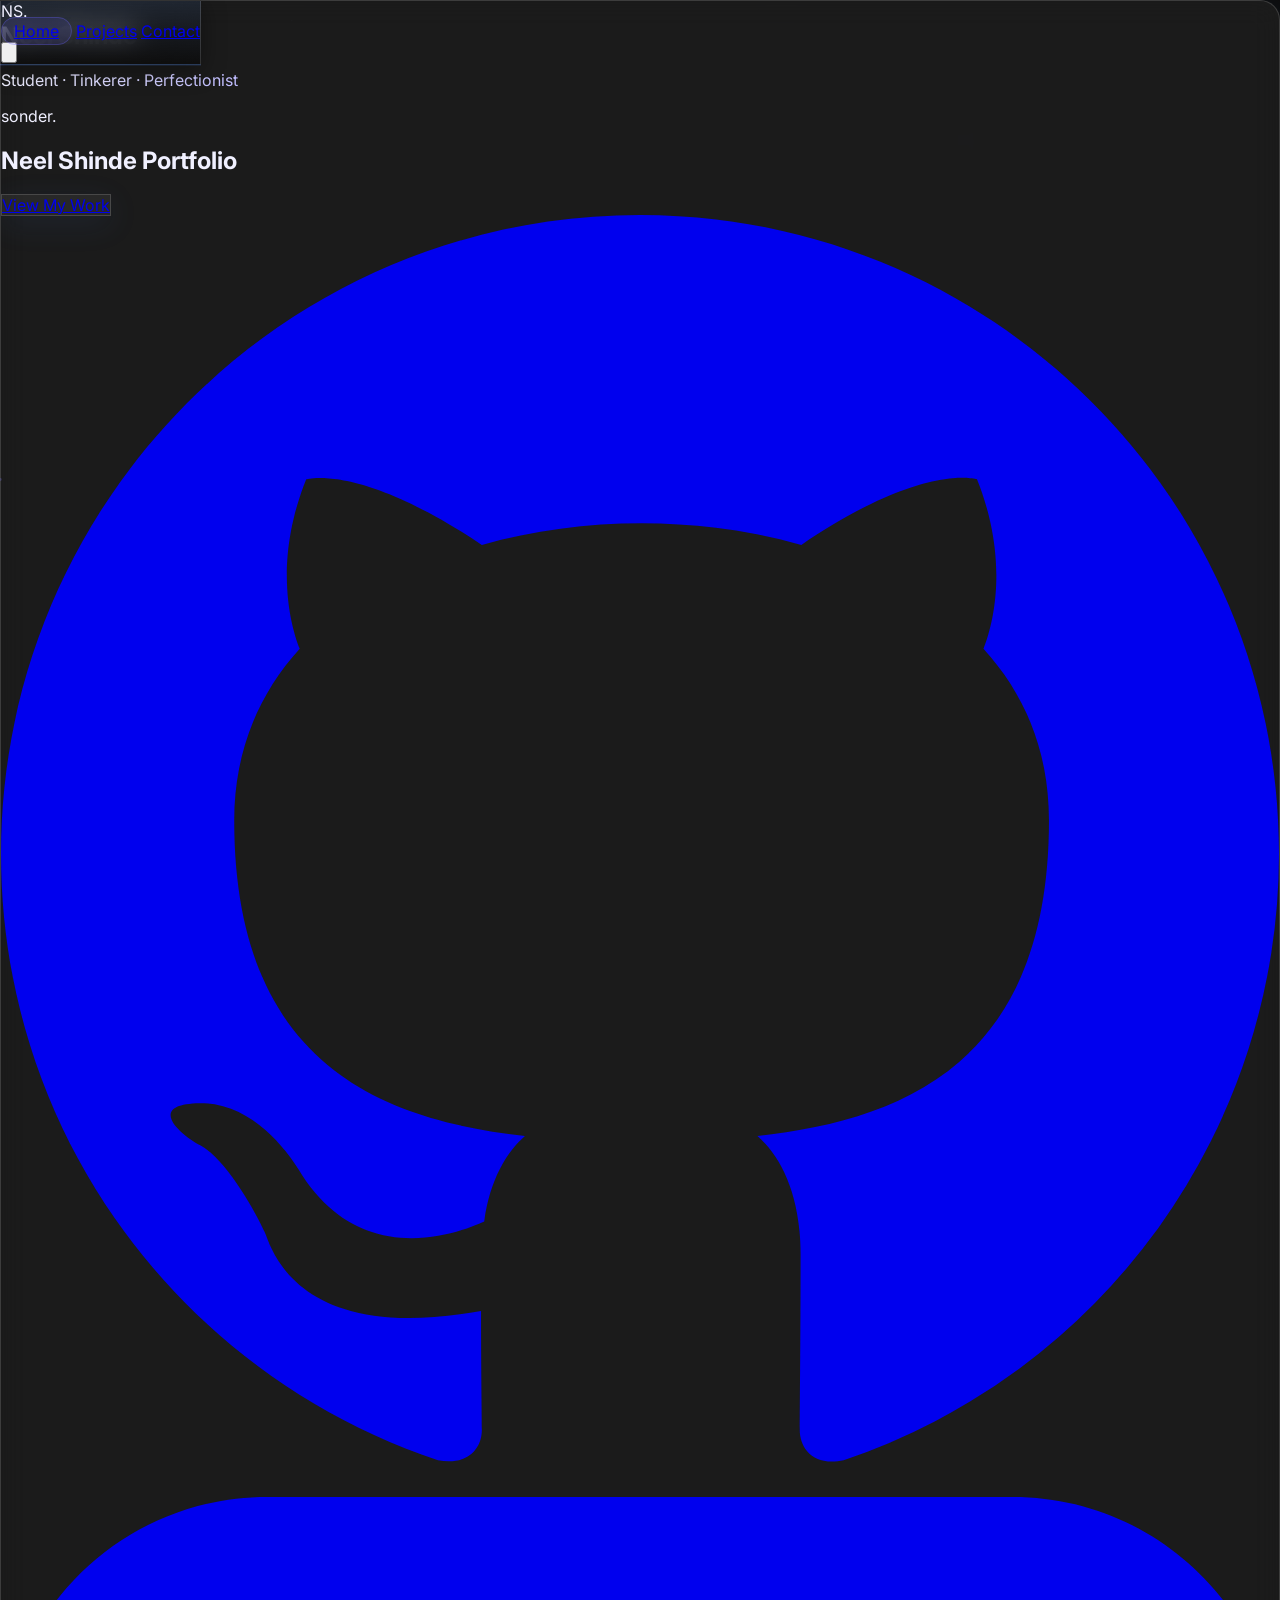
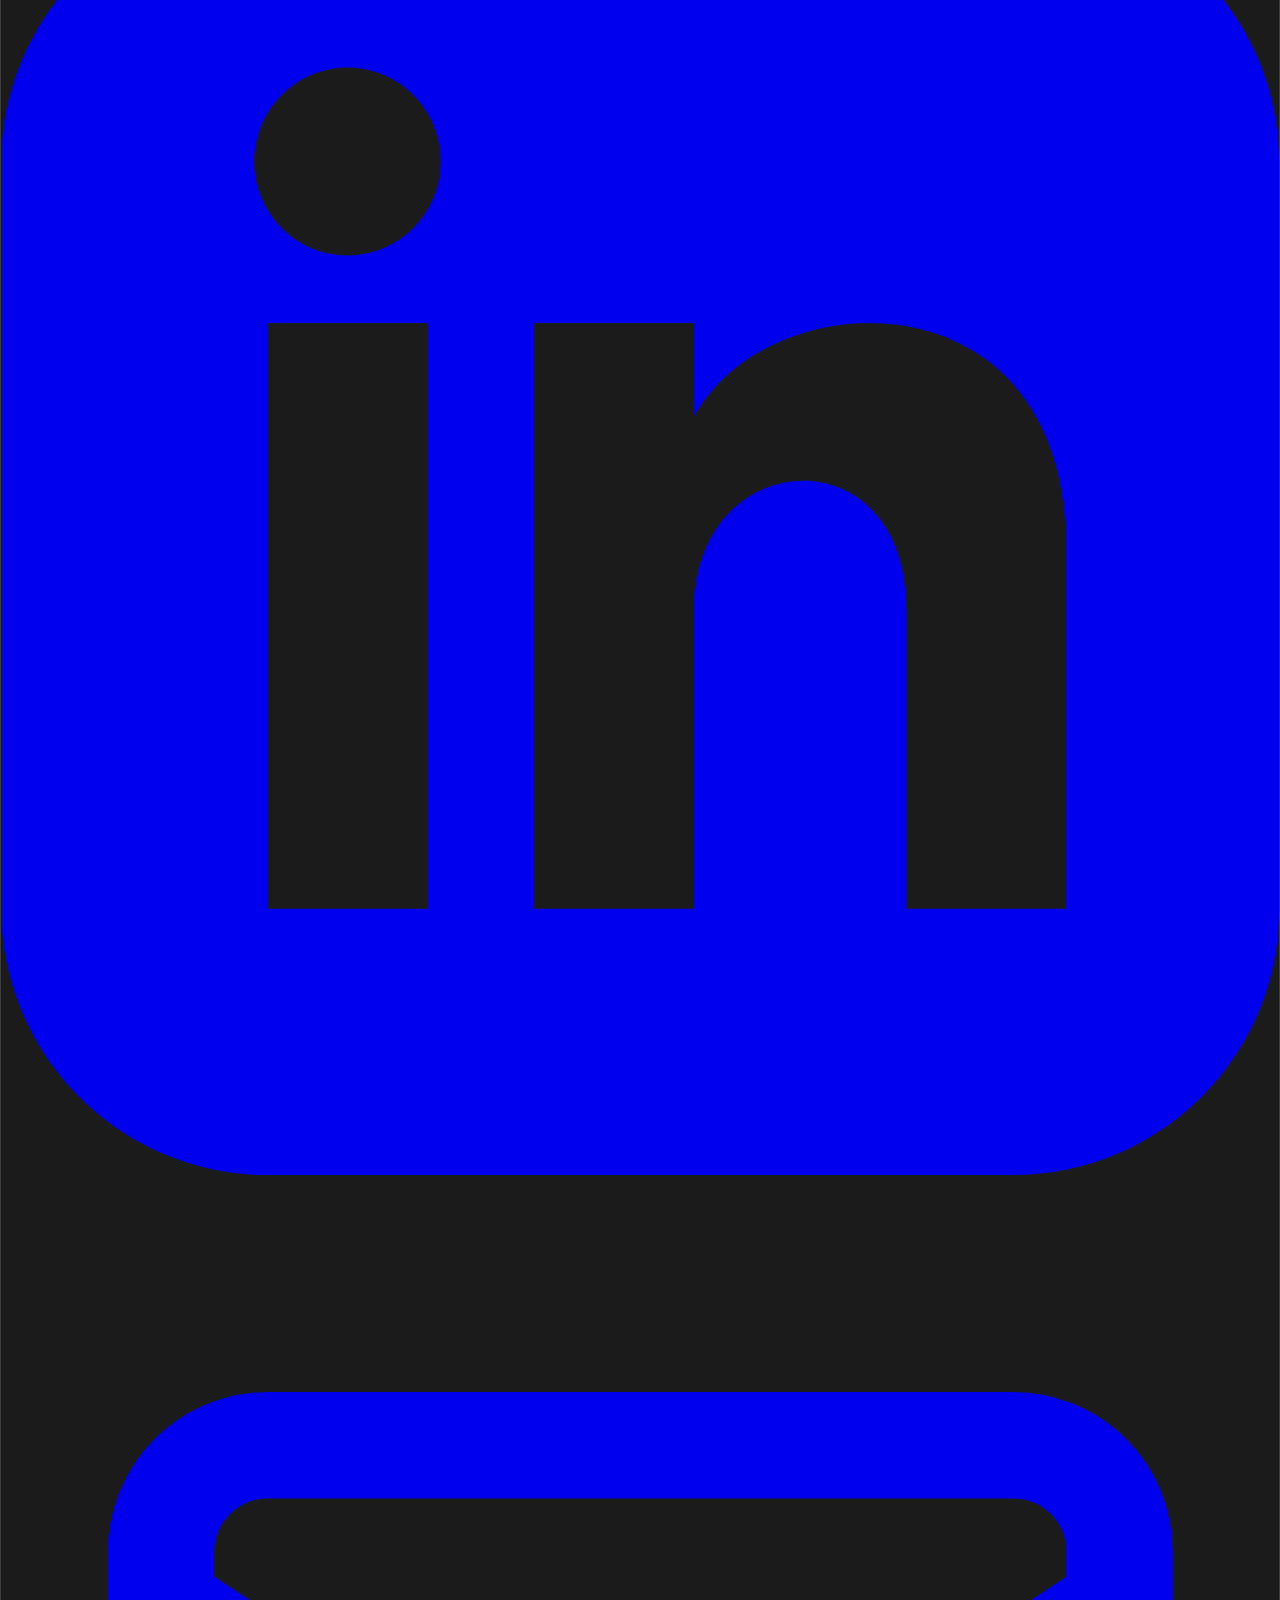
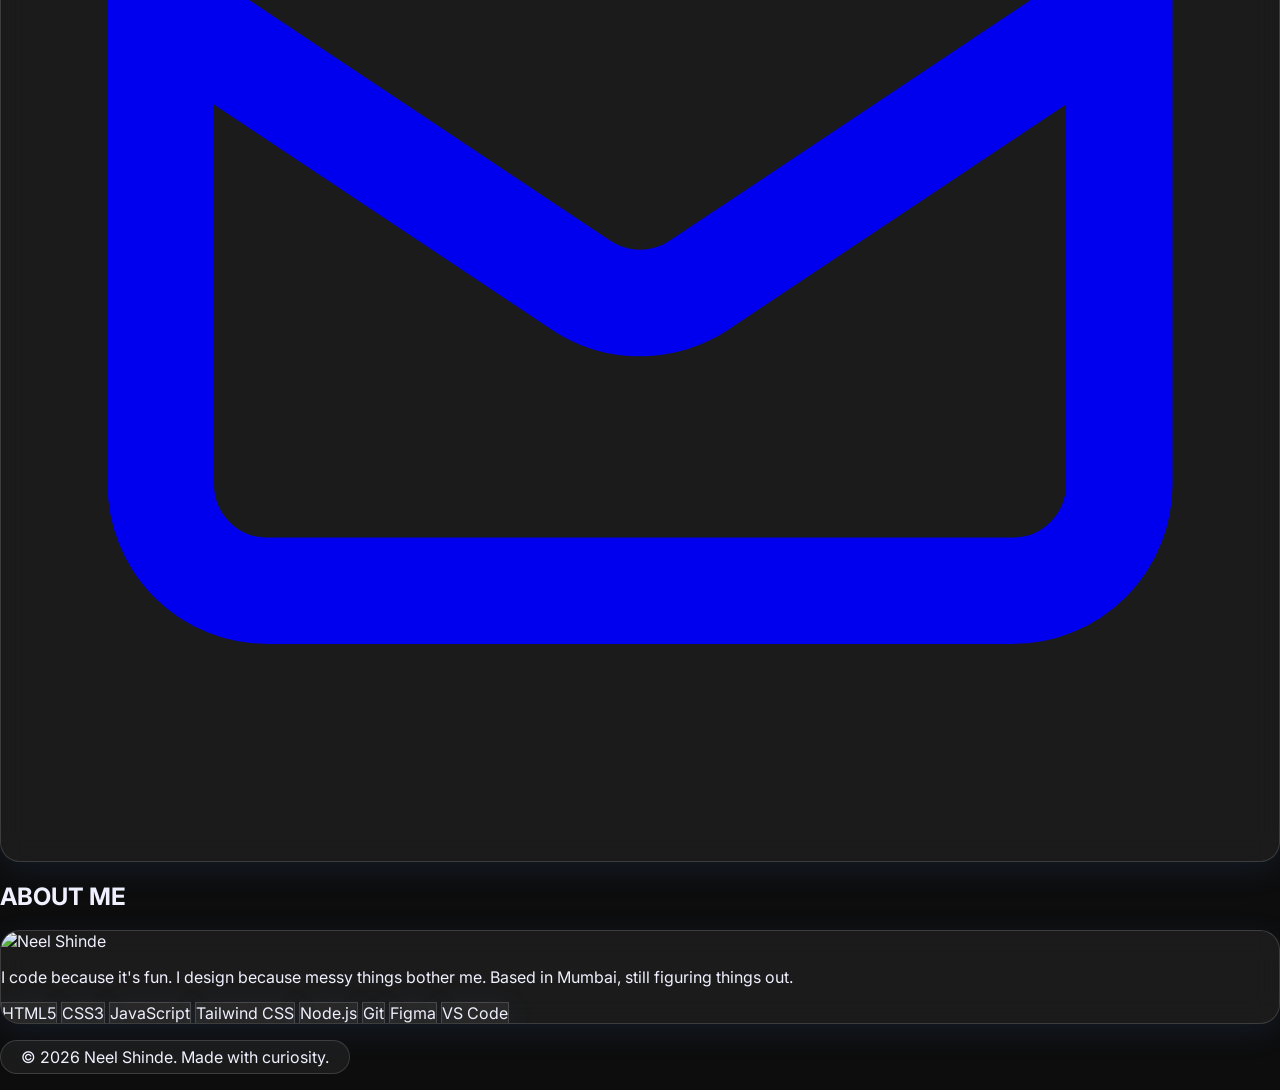
==== commit 34022997: "feat: stars visible on mobile" ====
--- a/index.html
+++ b/index.html
@@ -32,7 +32,7 @@
 <link rel="stylesheet" href="styles.css">
 <script src="https://cdn.jsdelivr.net/npm/@emailjs/browser@4/dist/email.min.js"></script>
 </head>
-<body class="selection:bg-indigo-500/30">
+<body>
 <div id="cursor-dot"></div>
 <div id="cursor-ring"></div>
 <canvas id="star-canvas"></canvas>
@@ -155,28 +155,6 @@
     things bother me. Based in Mumbai, still figuring
     things out.
   </p>
-
-  <div class="grid grid-cols-3 gap-4 py-4 border-t border-b border-[var(--divider)]" id="stats-row">
-    <div class="text-center">
-      <div class="text-2xl font-black gradient-text" data-count="8" data-suffix="+">0</div>
-      <div class="text-xs text-[var(--text-muted)] uppercase tracking-widest mt-1">
-        Skills
-      </div>
-    </div>
-    <div class="text-center">
-      <div class="text-2xl font-black gradient-text" data-count="3" data-suffix="">0</div>
-      <div class="text-xs text-[var(--text-muted)] uppercase tracking-widest mt-1">
-        Projects
-      </div>
-    </div>
-    <div class="text-center">
-      <div class="text-2xl font-black gradient-text" data-count="2026" data-suffix="">0</div>
-      <div class="text-xs text-[var(--text-muted)] uppercase tracking-widest mt-1">
-        Since
-      </div>
-    </div>
-  </div>
-
   <!-- Skills Grid -->
 <div class="flex flex-wrap gap-3 mt-4" id="skills-container">
   <span class="skill-chip px-4 py-1.5 glass rounded-full text-sm font-medium border-[var(--glass-border)]">HTML5</span>
--- a/styles.css
+++ b/styles.css
@@ -29,6 +29,16 @@
   font-family: 'Inter', system-ui, -apple-system, sans-serif;
   overflow-x: hidden;
   margin: 0;
+}
+
+::selection {
+  background: rgba(108, 99, 255, 0.3);
+  color: var(--text);
+}
+
+::-moz-selection {
+  background: rgba(108, 99, 255, 0.3);
+  color: var(--text);
 }
 
 .roboto-mono {
@@ -175,11 +185,14 @@
 
 /* === PROJECTS PAGE === */
 .project-card, .cert-card {
-  transition: transform 0.3s ease, box-shadow 0.3s ease, opacity 0.3s ease;
+  transition: transform 0.5s cubic-bezier(0.23, 1, 0.32, 1),
+              box-shadow 0.5s cubic-bezier(0.23, 1, 0.32, 1),
+              opacity 0.3s ease;
 }
 .project-card:hover, .cert-card:hover {
-  transform: translateY(-6px);
-  box-shadow: 0 12px 40px rgba(79, 142, 247, 0.2);
+  transform: translateY(-4px);
+  box-shadow: 0 16px 48px rgba(108, 99, 255, 0.15),
+              0 4px 16px rgba(0, 0, 0, 0.3);
 }
 .card--hidden {
   opacity: 0 !important;
@@ -910,11 +923,6 @@
   opacity: 0.5;
 }
 
-@media (hover: none), (pointer: coarse) {
-  #star-canvas {
-    display: none !important;
-  }
-}
 
 .scrambling {
   opacity: 1;
@@ -924,7 +932,7 @@
   position: fixed;
   top: 60px;
   left: 0;
-  height: 2px;
+  height: 1px;
   width: 0%;
   z-index: 49;
   background: linear-gradient(
@@ -932,49 +940,13 @@
     var(--accent-1) 0%, 
     var(--accent-2) 100%
   );
-  box-shadow: 0 0 8px var(--accent-1),
-              0 0 16px rgba(108, 99, 255, 0.4);
+  box-shadow: 0 0 6px var(--accent-1),
+              0 0 12px rgba(108, 99, 255, 0.3);
   transition: width 50ms linear;
   pointer-events: none;
 }
 
-/* === NAVBAR LOGO GLITCH EFFECT === */
-@keyframes glitchShift {
-  0%   { 
-    text-shadow: none; 
-    transform: translate(0);
-  }
-  10%  { 
-    text-shadow: -2px 0 var(--accent-2), 
-                  2px 0 var(--accent-1);
-    transform: translate(-1px, 0);
-  }
-  20%  { 
-    text-shadow: 2px 0 var(--accent-1), 
-                 -2px 0 var(--accent-2);
-    transform: translate(1px, 0);
-  }
-  30%  { 
-    text-shadow: none;
-    transform: translate(0);
-  }
-  35%  { 
-    text-shadow: -1px 0 var(--accent-1);
-    transform: translate(1px, 1px);
-  }
-  40%  { 
-    text-shadow: none;
-    transform: translate(0);
-  }
-  100% { 
-    text-shadow: none; 
-    transform: translate(0);
-  }
-}
-
-.logo-glitch {
-  animation: glitchShift 0.4s ease-in-out;
-}
+
 
 /* === CARD SPOTLIGHT EFFECT === */
 .spotlight-card {
@@ -987,9 +959,10 @@
   position: absolute;
   inset: 0;
   background: radial-gradient(
-    400px circle at var(--mouse-x, 50%) var(--mouse-y, 50%),
-    rgba(108, 99, 255, 0.10) 0%,
-    transparent 60%
+    600px circle at var(--mouse-x, 50%) var(--mouse-y, 50%),
+    rgba(108, 99, 255, 0.06) 0%,
+    rgba(108, 99, 255, 0.03) 30%,
+    transparent 70%
   );
   pointer-events: none;
   opacity: 0;
@@ -1002,42 +975,59 @@
   opacity: 1;
 }
 
-/* === ROTATING BORDER EFFECT === */
-@keyframes borderRotate {
-  0%   { --border-angle: 0deg; }
-  100% { --border-angle: 360deg; }
-}
-
-@property --border-angle {
-  syntax: '<angle>';
-  inherits: false;
-  initial-value: 0deg;
-}
-
-.glass.glass-rounded {
-  --border-angle: 0deg;
-}
-
-.glass.glass-rounded:hover {
-  animation: borderRotate 3s linear infinite;
-  border-image: none;
-  border: 1px solid transparent;
-  background-image: 
-    linear-gradient(var(--glass-bg), var(--glass-bg)),
-    conic-gradient(
-      from var(--border-angle),
-      var(--accent-1) 0%,
-      var(--accent-2) 25%,
-      transparent 50%,
-      var(--accent-1) 75%,
-      var(--accent-2) 100%
-    );
-  background-origin: border-box;
-  background-clip: padding-box, border-box;
-}
-
-.glass.glass-rounded:not(:hover) {
-  animation: none;
-  background-image: none;
-  border: 1px solid var(--glass-border);
-}
+  .glass.glass-rounded:hover {
+    box-shadow: 0 8px 32px var(--shadow),
+                0 0 0 1px rgba(108, 99, 255, 0.3),
+                0 0 20px rgba(108, 99, 255, 0.1);
+    transition: box-shadow 300ms ease;
+  }
+
+  /* Glass tags on project/cert cards */
+  .roboto-mono.tracking-widest {
+    display: inline-block;
+    background: rgba(108, 99, 255, 0.08);
+    border: 1px solid rgba(108, 99, 255, 0.2);
+    border-radius: 999px;
+    padding: 2px 10px;
+    backdrop-filter: blur(8px);
+    -webkit-backdrop-filter: blur(8px);
+    font-size: 10px;
+    width: fit-content;
+  }
+
+  /* Glass pill on footer text */
+  footer p {
+    display: inline-block;
+    background: var(--glass-bg);
+    border: 1px solid var(--glass-border);
+    border-radius: 999px;
+    padding: 6px 20px;
+    backdrop-filter: blur(8px);
+    -webkit-backdrop-filter: blur(8px);
+  }
+
+  /* Glass treatment on nav active link underline — 
+     make it a pill instead of underline */
+  nav a.border-b-2 {
+    border-bottom: none !important;
+    background: rgba(108, 99, 255, 0.12);
+    border: 1px solid rgba(108, 99, 255, 0.3) !important;
+    border-radius: 999px;
+    padding: 3px 12px;
+    backdrop-filter: blur(8px);
+    -webkit-backdrop-filter: blur(8px);
+  }
+
+  /* Glass on scroll progress bar end cap */
+  #scroll-progress::after {
+    content: '';
+    position: absolute;
+    right: 0;
+    top: -1.5px;
+    width: 4px;
+    height: 4px;
+    border-radius: 50%;
+    background: var(--accent-1);
+    box-shadow: 0 0 6px var(--accent-1),
+                0 0 12px rgba(108, 99, 255, 0.5);
+  }
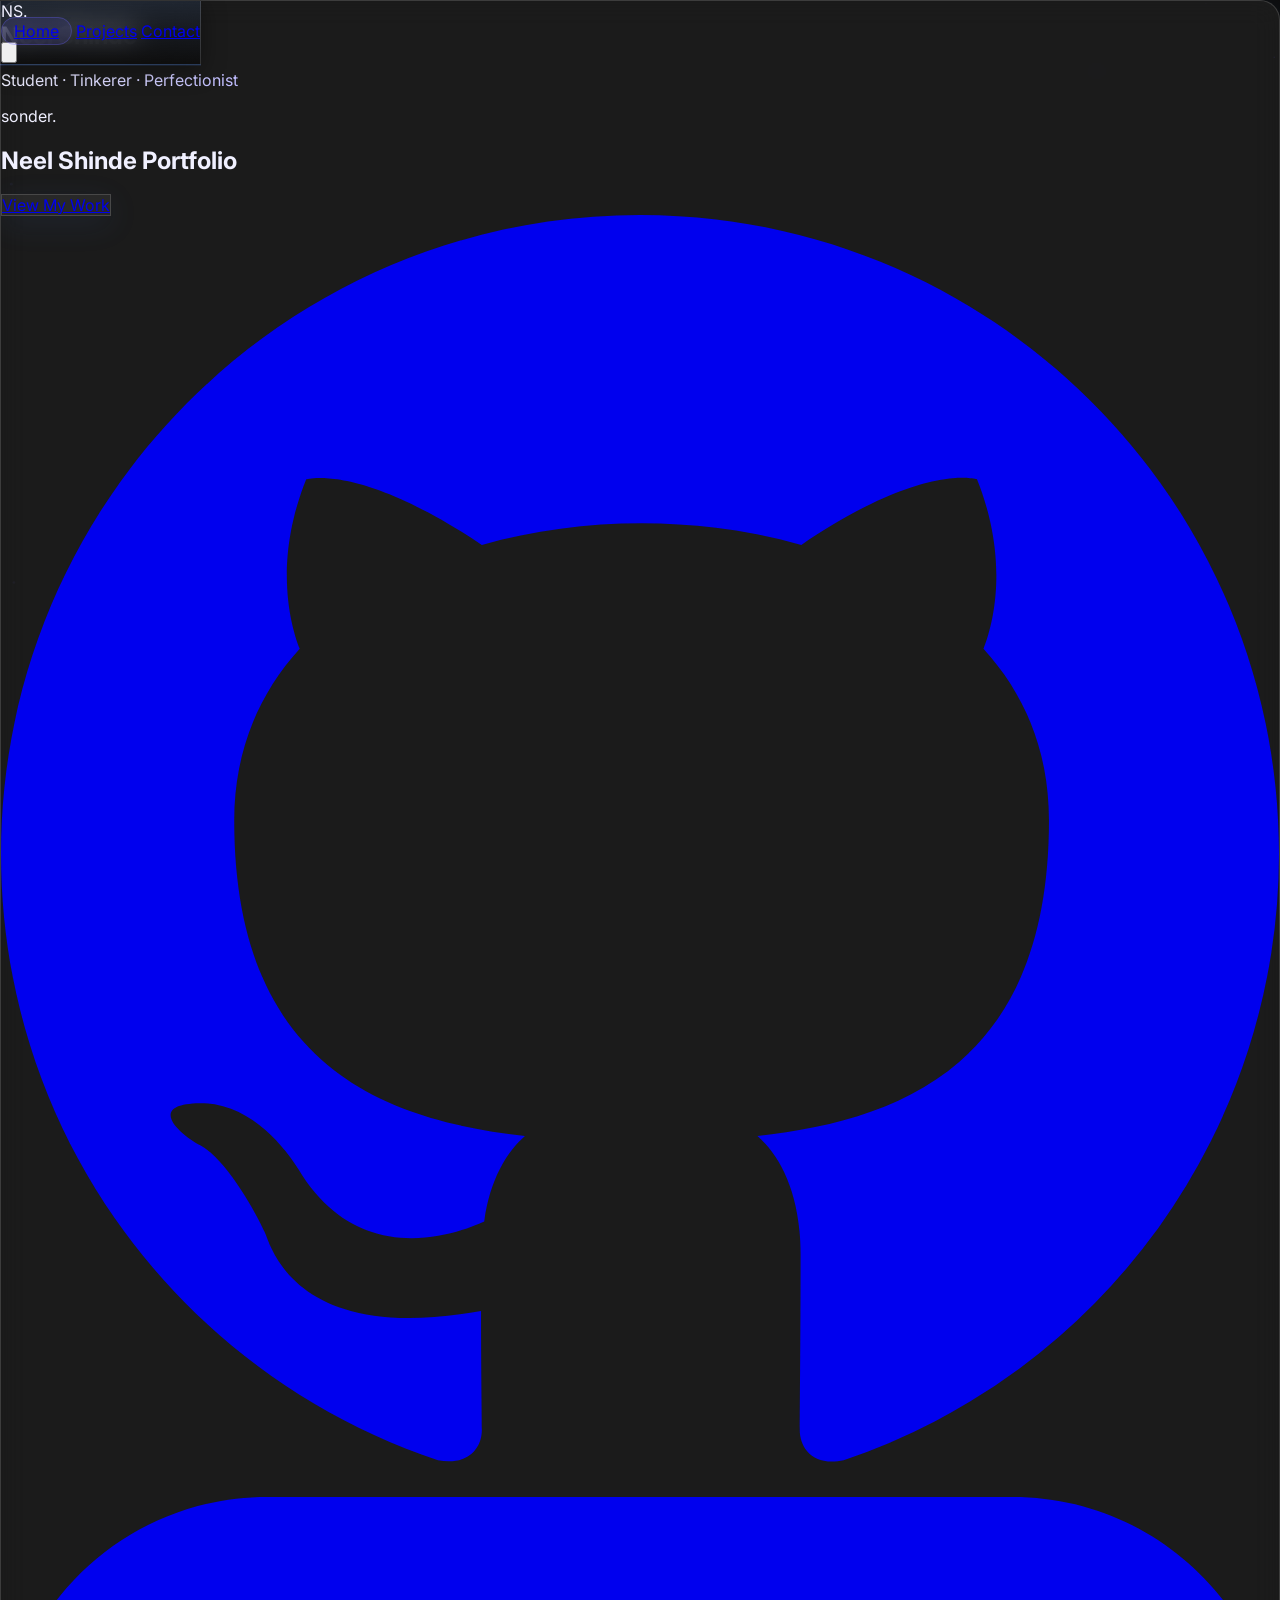
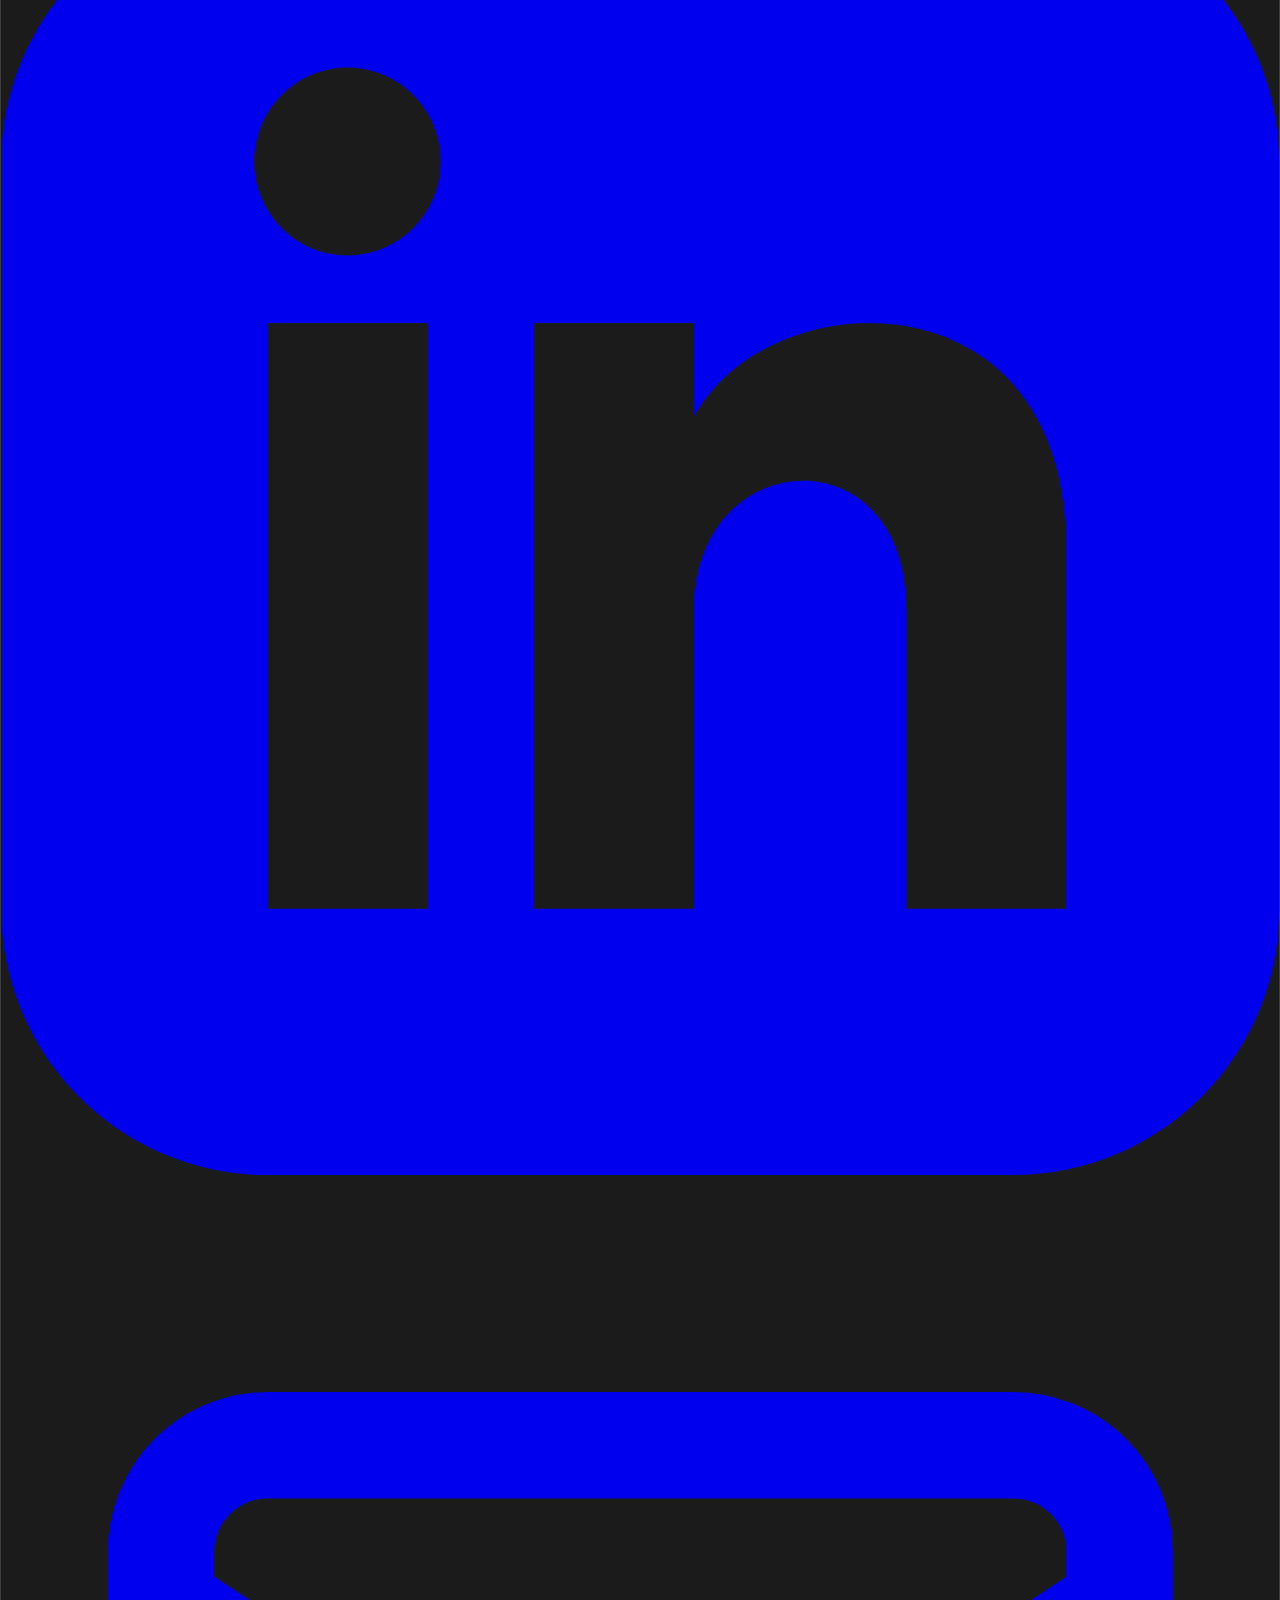
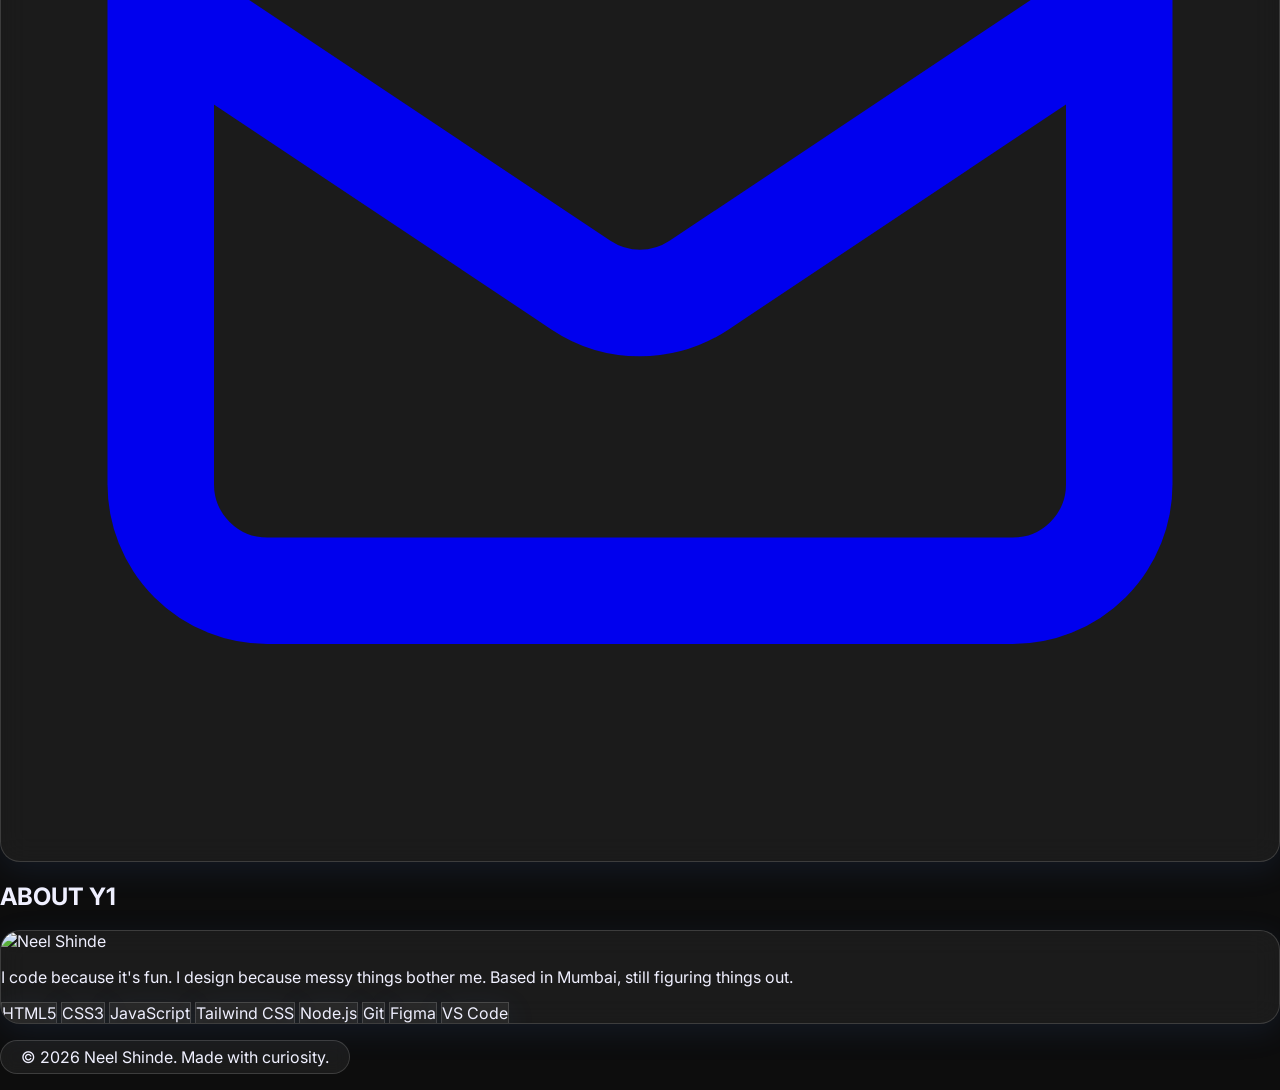
==== commit 351e2967: "feat: scramble effect on headings, card titles, footer" ====
--- a/index.html
+++ b/index.html
@@ -131,7 +131,7 @@
 <!-- END: Hero Section -->
 <!-- BEGIN: About Section -->
 <section class="py-24 px-6 max-w-5xl mx-auto" id="about">
-<h2 class="text-3xl font-extrabold mb-12 flex items-center gap-4">
+<h2 class="text-3xl font-extrabold mb-12 flex items-center gap-4" data-scramble="ABOUT ME">
 <span class="w-12 h-[2px] bg-[var(--accent-1)]"></span>
         ABOUT ME
       </h2>
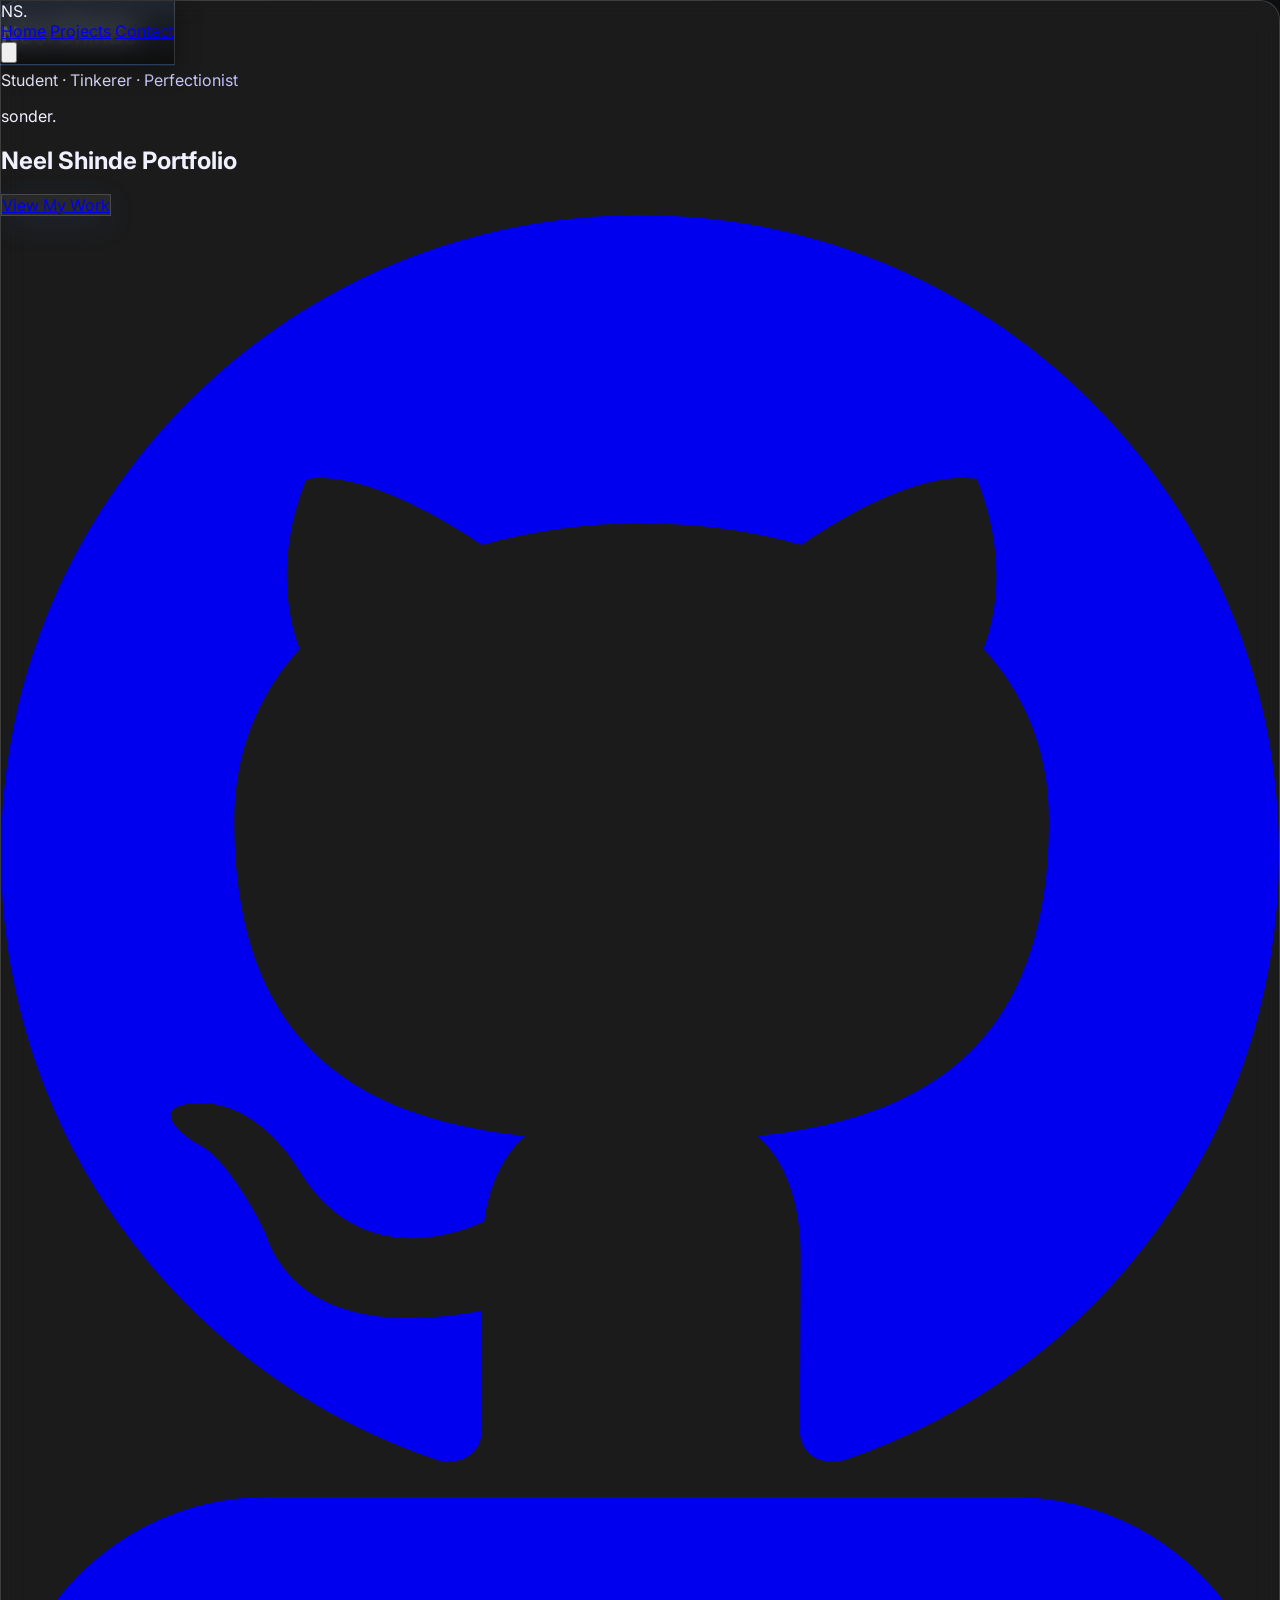
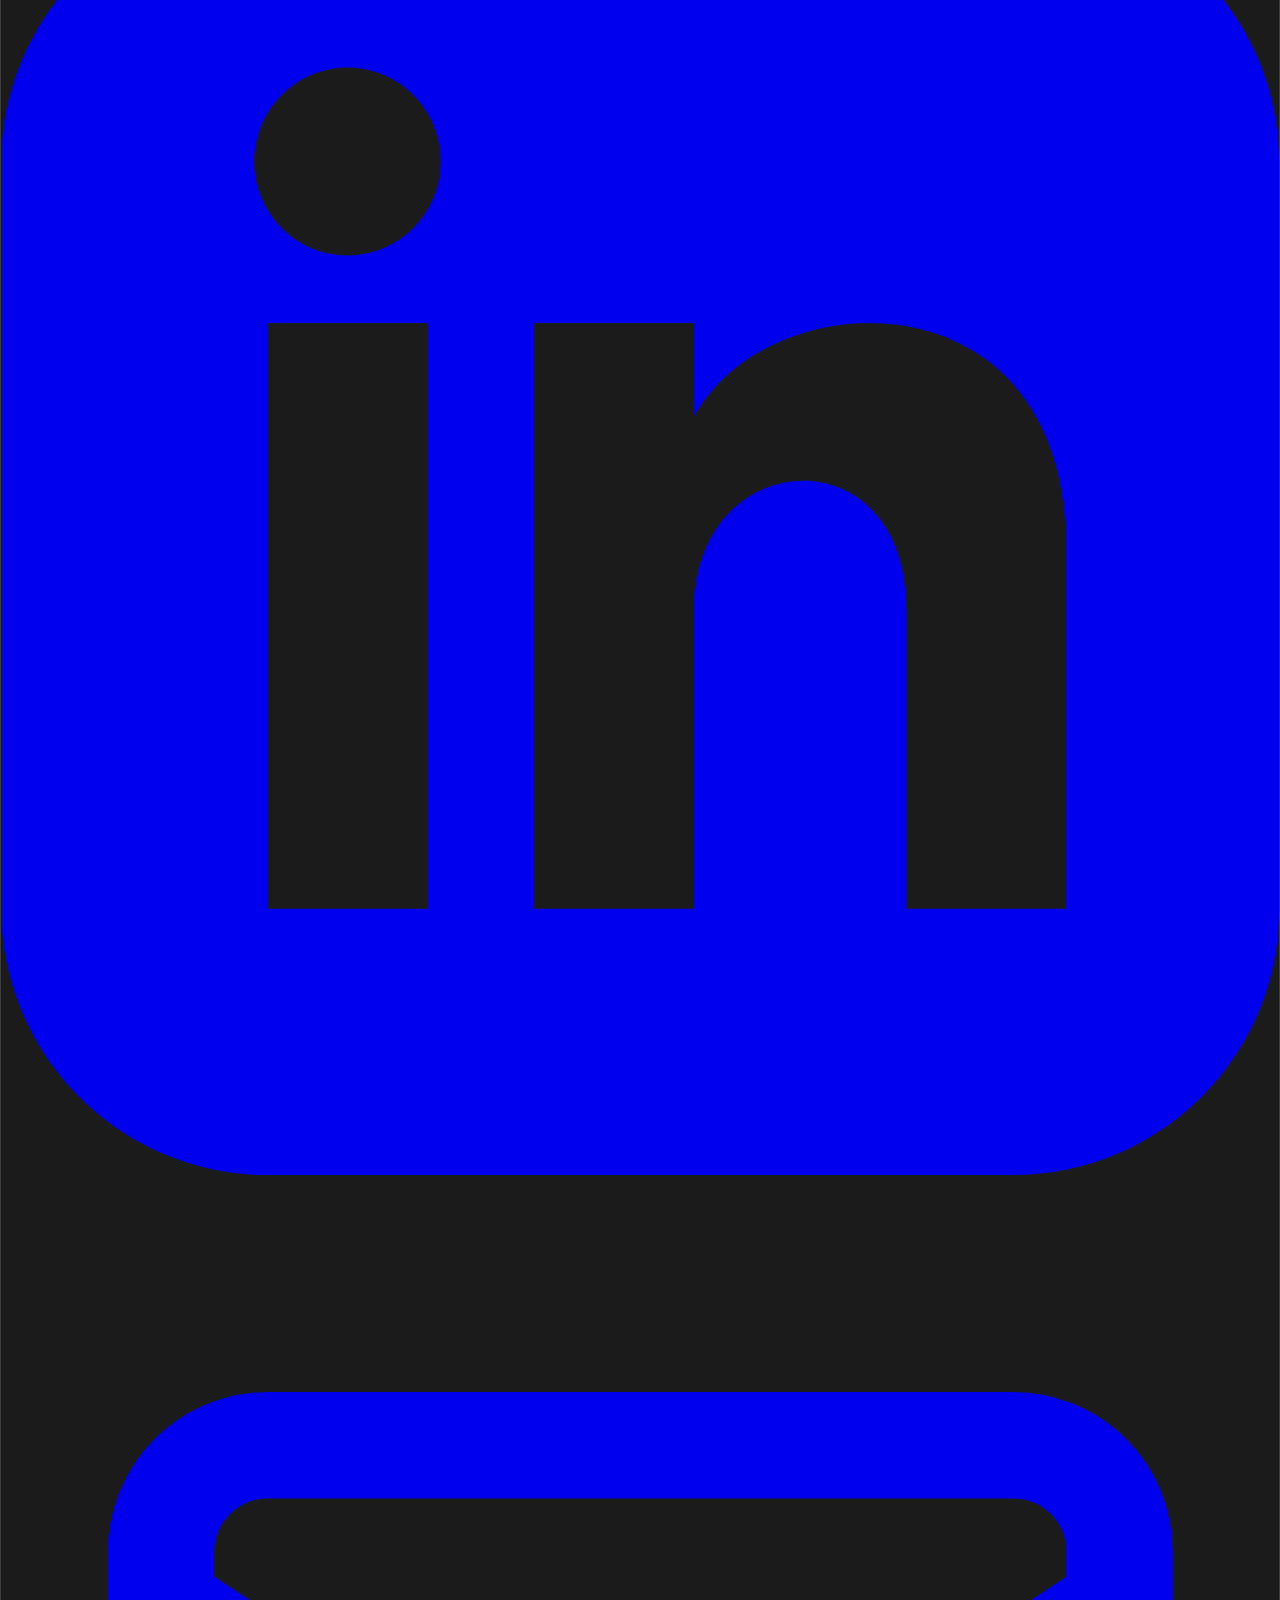
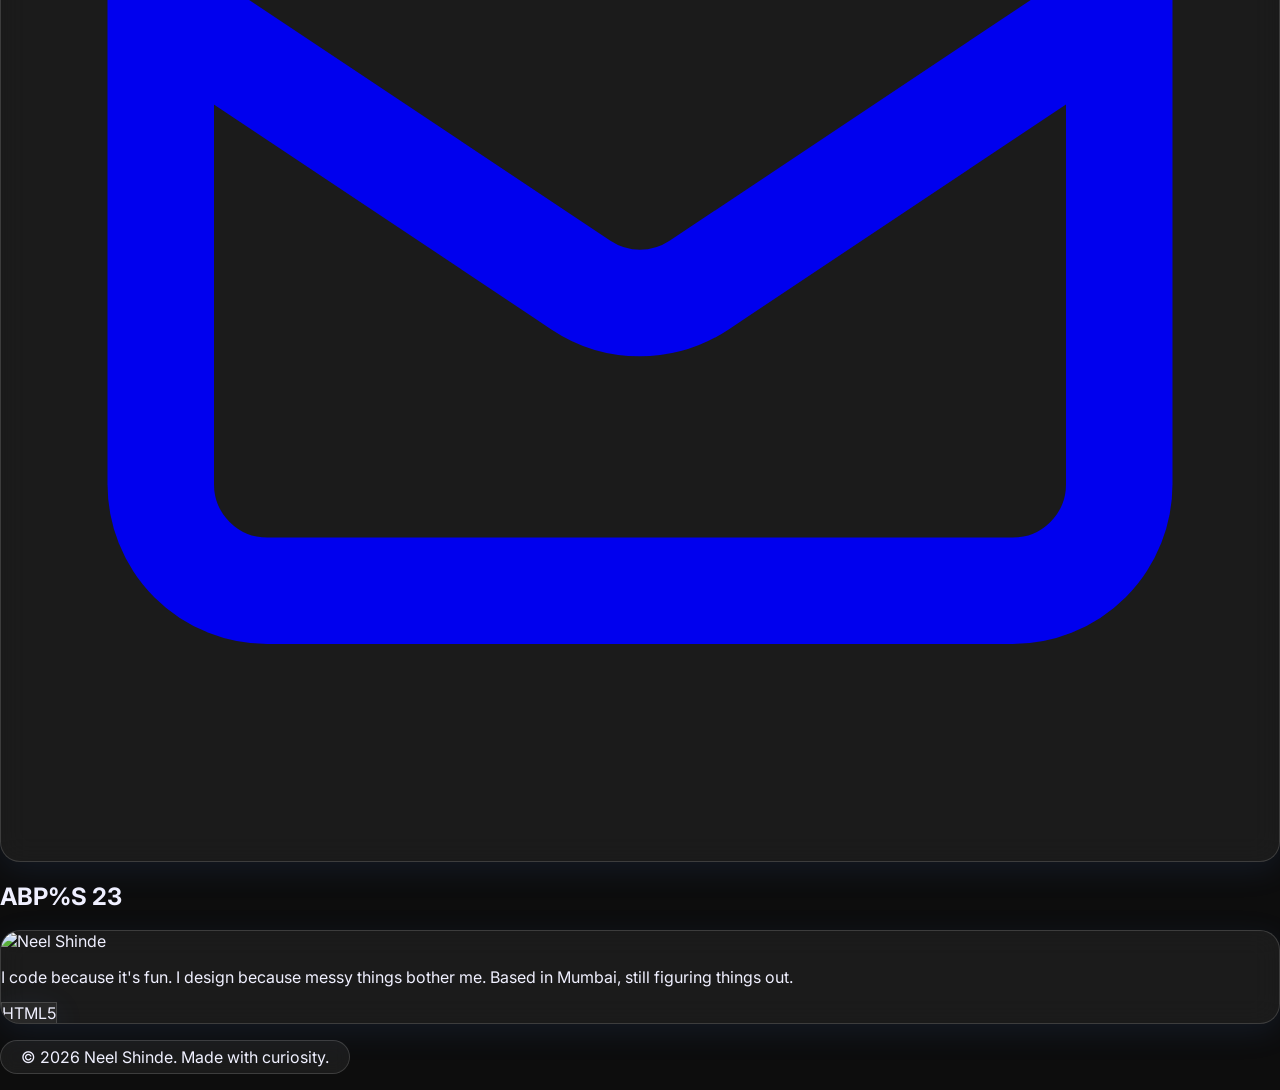
==== commit 43af9334: "fix: honest skills list, glass pill style" ====
--- a/index.html
+++ b/index.html
@@ -81,9 +81,9 @@
 <!-- Mobile Dropdown Menu -->
 <div id="mobile-menu" class="fixed top-[60px] left-0 right-0 glass z-[60] overflow-hidden transition-all duration-300 max-h-0 md:hidden">
   <div class="flex flex-col py-2">
-    <a href="index.html" class="px-6 py-3.5 text-sm font-semibold text-[var(--accent-1)] border-l-4 border-[var(--accent-1)] active-mobile">Home</a>
-    <a href="projects.html" class="px-6 py-3.5 text-sm font-medium text-[var(--text-muted)] hover:text-[var(--text)] transition-colors border-l-4 border-transparent">Projects</a>
-    <a href="contact.html" class="px-6 py-3.5 text-sm font-medium text-[var(--text-muted)] hover:text-[var(--text)] transition-colors border-l-4 border-transparent">Contact</a>
+    <a href="index.html" class="px-6 py-3.5 text-sm font-semibold text-[var(--accent-1)] border-b-2 border-[var(--accent-1)] active-mobile">Home</a>
+    <a href="projects.html" class="px-6 py-3.5 text-sm font-medium text-[var(--text-muted)] hover:text-[var(--text)] transition-colors border-b-2 border-transparent">Projects</a>
+    <a href="contact.html" class="px-6 py-3.5 text-sm font-medium text-[var(--text-muted)] hover:text-[var(--text)] transition-colors border-b-2 border-transparent">Contact</a>
   </div>
 </div>
 <!-- Mobile Menu Overlay -->
@@ -157,14 +157,8 @@
   </p>
   <!-- Skills Grid -->
 <div class="flex flex-wrap gap-3 mt-4" id="skills-container">
-  <span class="skill-chip px-4 py-1.5 glass rounded-full text-sm font-medium border-[var(--glass-border)]">HTML5</span>
-  <span class="skill-chip px-4 py-1.5 glass rounded-full text-sm font-medium border-[var(--glass-border)]">CSS3</span>
-  <span class="skill-chip px-4 py-1.5 glass rounded-full text-sm font-medium border-[var(--glass-border)]">JavaScript</span>
-  <span class="skill-chip px-4 py-1.5 glass rounded-full text-sm font-medium border-[var(--glass-border)]">Tailwind CSS</span>
-  <span class="skill-chip px-4 py-1.5 glass rounded-full text-sm font-medium border-[var(--glass-border)]">Node.js</span>
-  <span class="skill-chip px-4 py-1.5 glass rounded-full text-sm font-medium border-[var(--glass-border)]">Git</span>
-  <span class="skill-chip px-4 py-1.5 glass rounded-full text-sm font-medium border-[var(--glass-border)]">Figma</span>
-  <span class="skill-chip px-4 py-1.5 glass rounded-full text-sm font-medium border-[var(--glass-border)]">VS Code</span>
+  <span class="skill-chip px-4 py-1.5 glass rounded-full text-sm font-medium border-[var(--glass-border)]">
+HTML5</span>
 </div>
 </div>
 </div>
--- a/styles.css
+++ b/styles.css
@@ -614,7 +614,6 @@
 }
 
 #mobile-menu a.active-mobile {
-  background: rgba(108, 99, 255, 0.08);
   color: var(--accent-1);
 }
 
@@ -1006,17 +1005,6 @@
     -webkit-backdrop-filter: blur(8px);
   }
 
-  /* Glass treatment on nav active link underline — 
-     make it a pill instead of underline */
-  nav a.border-b-2 {
-    border-bottom: none !important;
-    background: rgba(108, 99, 255, 0.12);
-    border: 1px solid rgba(108, 99, 255, 0.3) !important;
-    border-radius: 999px;
-    padding: 3px 12px;
-    backdrop-filter: blur(8px);
-    -webkit-backdrop-filter: blur(8px);
-  }
 
   /* Glass on scroll progress bar end cap */
   #scroll-progress::after {
@@ -1031,3 +1019,18 @@
     box-shadow: 0 0 6px var(--accent-1),
                 0 0 12px rgba(108, 99, 255, 0.5);
   }
+
+.skill-chip {
+  background: var(--glass-bg);
+  backdrop-filter: blur(14px);
+  -webkit-backdrop-filter: blur(14px);
+  border: 1px solid var(--glass-border);
+  color: var(--text);
+  transition: box-shadow 300ms ease, 
+              border-color 300ms ease;
+}
+
+.skill-chip:hover {
+  box-shadow: 0 0 16px rgba(108, 99, 255, 0.3);
+  border-color: var(--accent-1);
+}
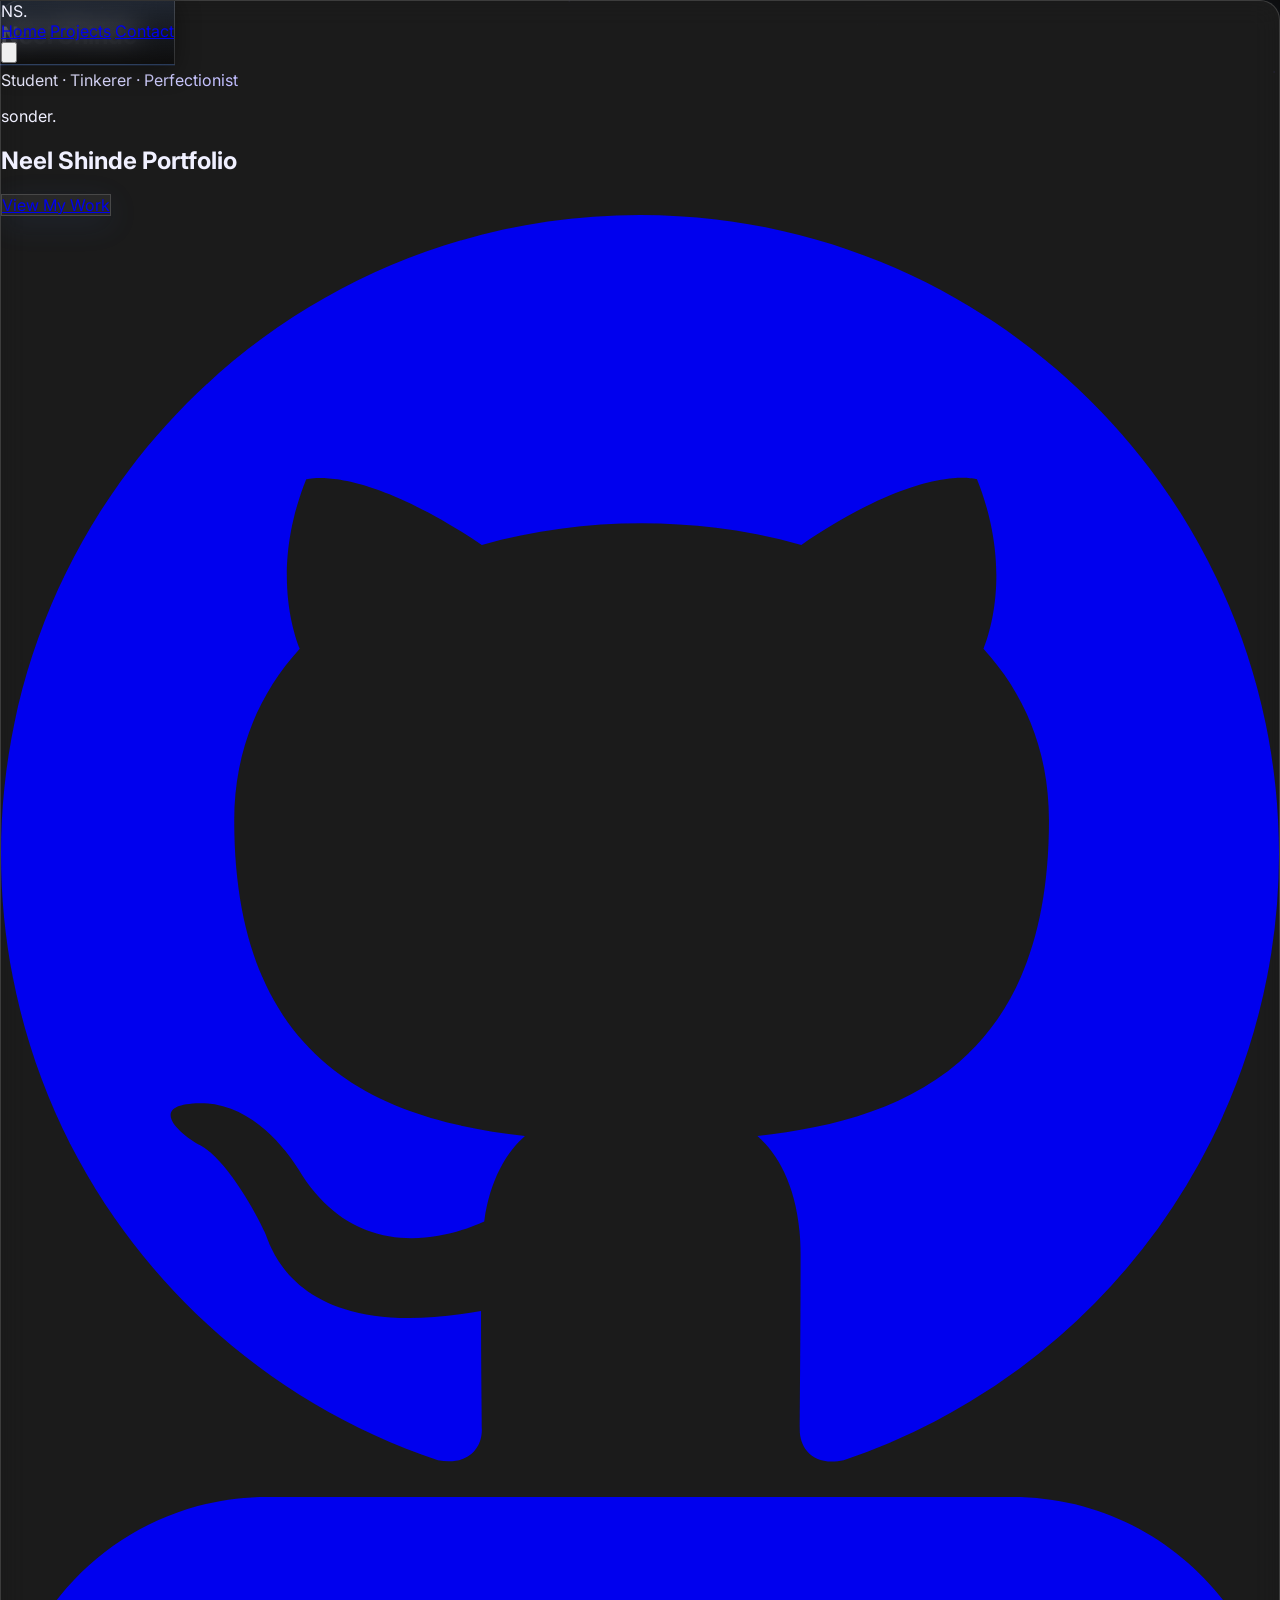
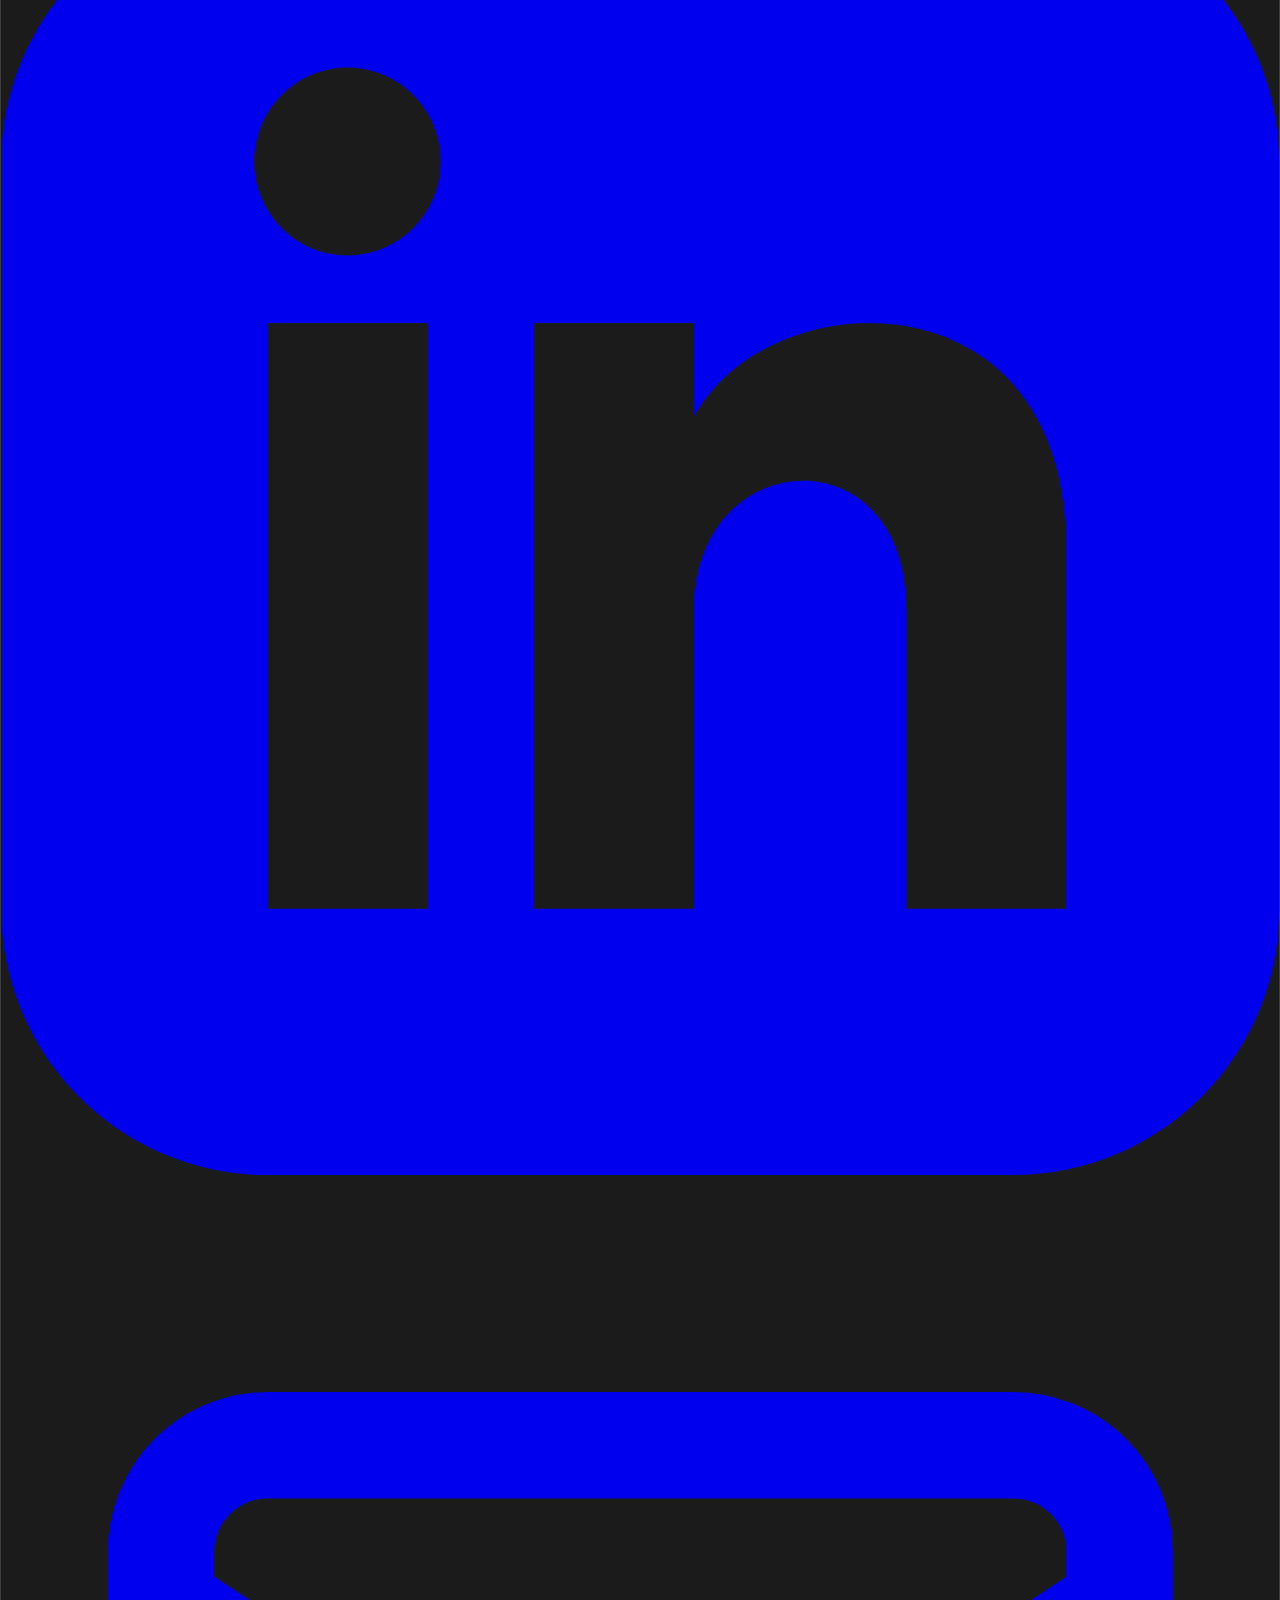
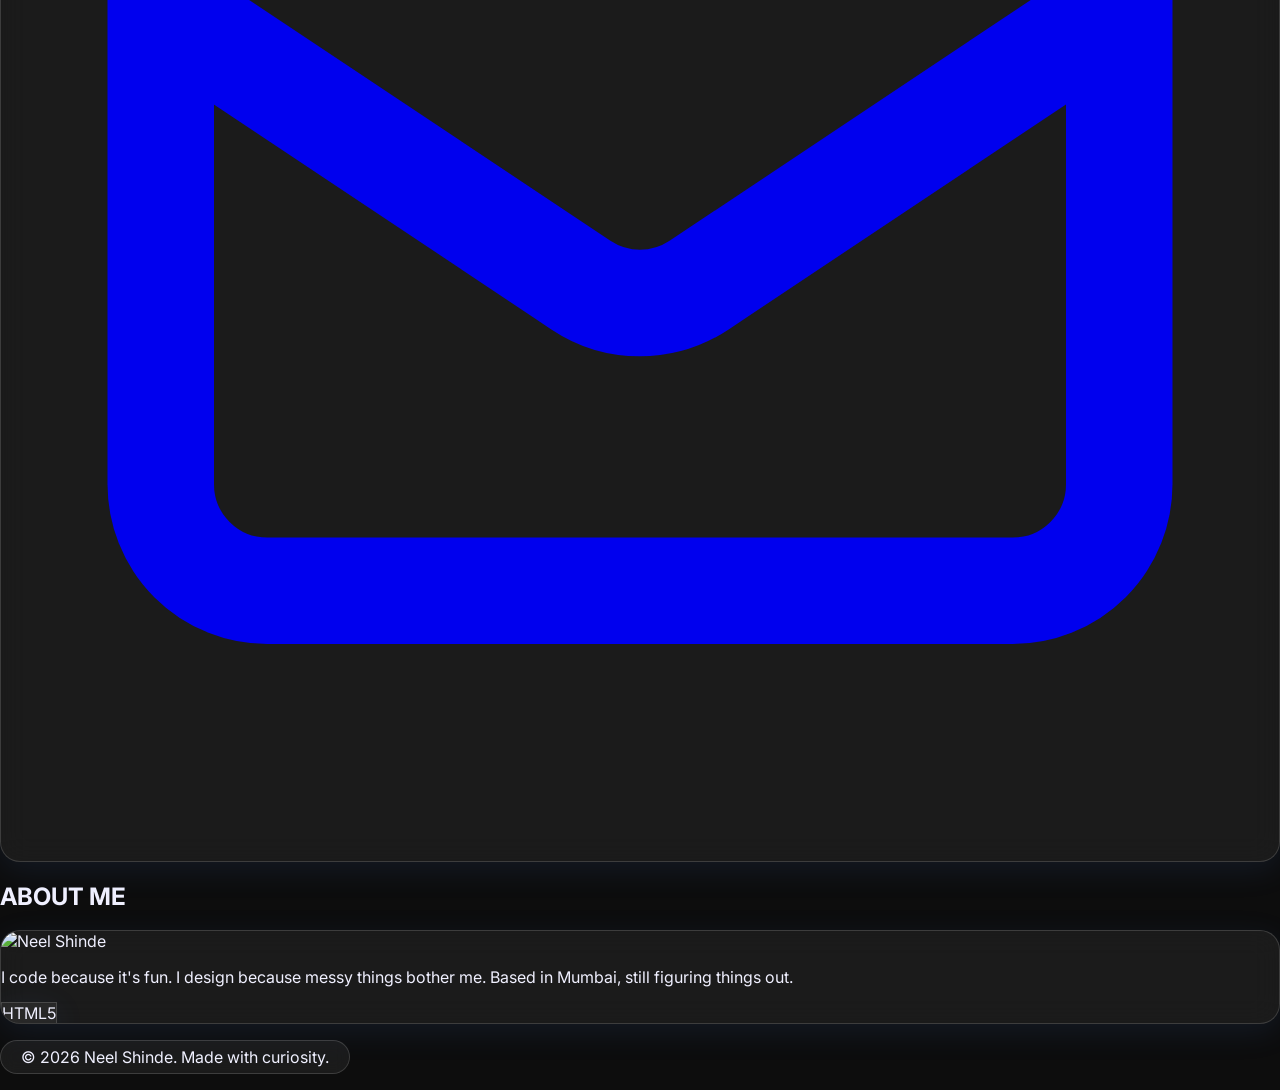
==== commit e7b01f97: "fix: cursor ghost, github link, COMING SOON consistency" ====
--- a/index.html
+++ b/index.html
@@ -116,7 +116,7 @@
         </a>
 <!-- Social Icons -->
 <div class="flex justify-center gap-6 text-[var(--text-muted)]">
-<a class="hover:text-[var(--accent-1)] transition-colors" href="contact.html" title="GitHub">
+<a class="hover:text-[var(--accent-1)] transition-colors" href="https://github.com/idealneel" target="_blank" rel="noopener noreferrer" title="GitHub">
 <svg class="w-6 h-6" fill="currentColor" viewbox="0 0 24 24"><path d="M12 0C5.37 0 0 5.37 0 12c0 5.31 3.435 9.795 8.205 11.385.6.105.825-.255.825-.57 0-.285-.015-1.23-.015-2.235-3.015.555-3.795-.735-4.035-1.41-.135-.345-.72-1.41-1.23-1.695-.42-.225-1.02-.78-.015-.795.945-.015 1.62.87 1.845 1.23 1.08 1.815 2.805 1.305 3.495.99.105-.78.42-1.305.765-1.605-2.67-.3-5.46-1.335-5.46-5.925 0-1.305.465-2.385 1.23-3.225-.12-.3-.54-1.53.12-3.18 0 0 1.005-.315 3.3 1.23.96-.27 1.98-.405 3-.405s2.04.135 3 .405c2.295-1.56 3.3-1.23 3.3-1.23.66 1.65.24 2.88.12 3.18.765.84 1.23 1.905 1.23 3.225 0 4.605-2.805 5.625-5.475 5.925.435.375.81 1.095.81 2.22 0 1.605-.015 2.895-.015 3.3 0 .315.225.69.825.57A12.02 12.02 0 0024 12c0-6.63-5.37-12-12-12z"></path></svg>
 </a>
 <a class="hover:text-[var(--accent-1)] transition-colors" href="contact.html" title="LinkedIn">
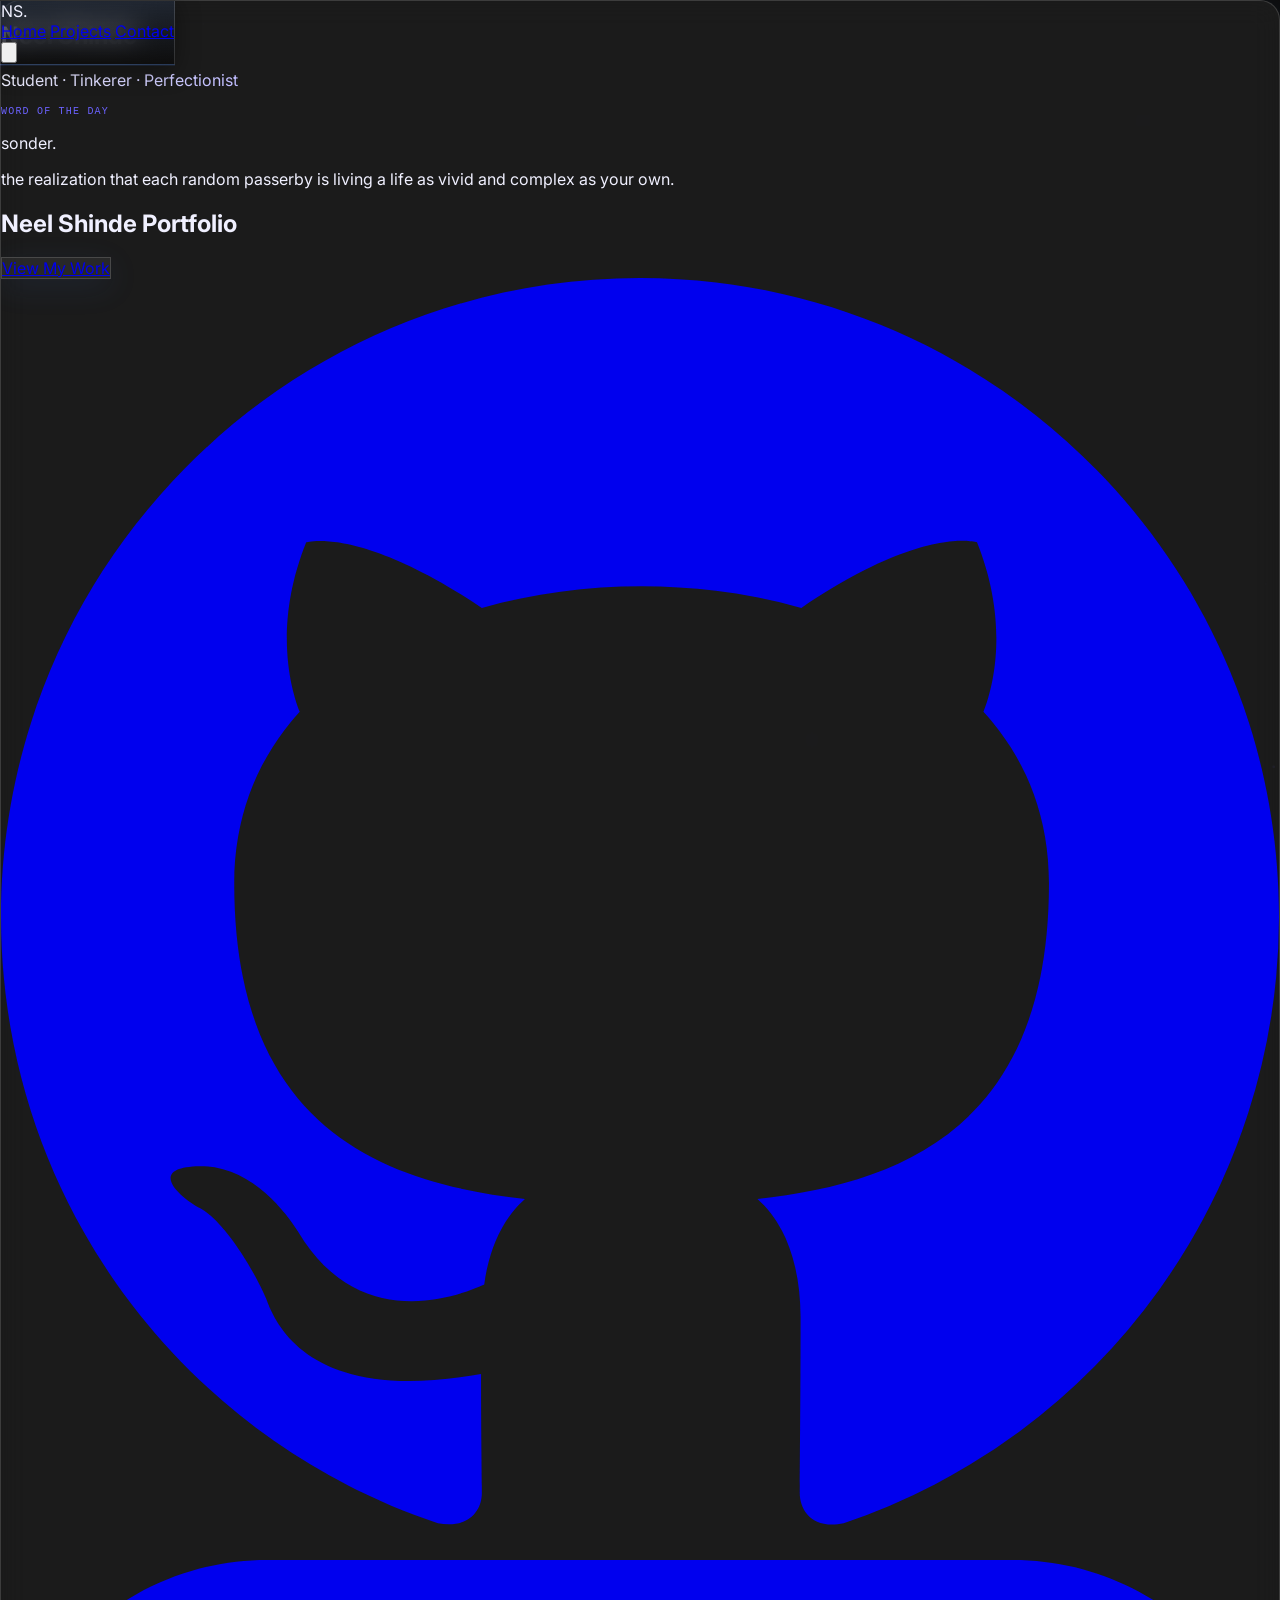
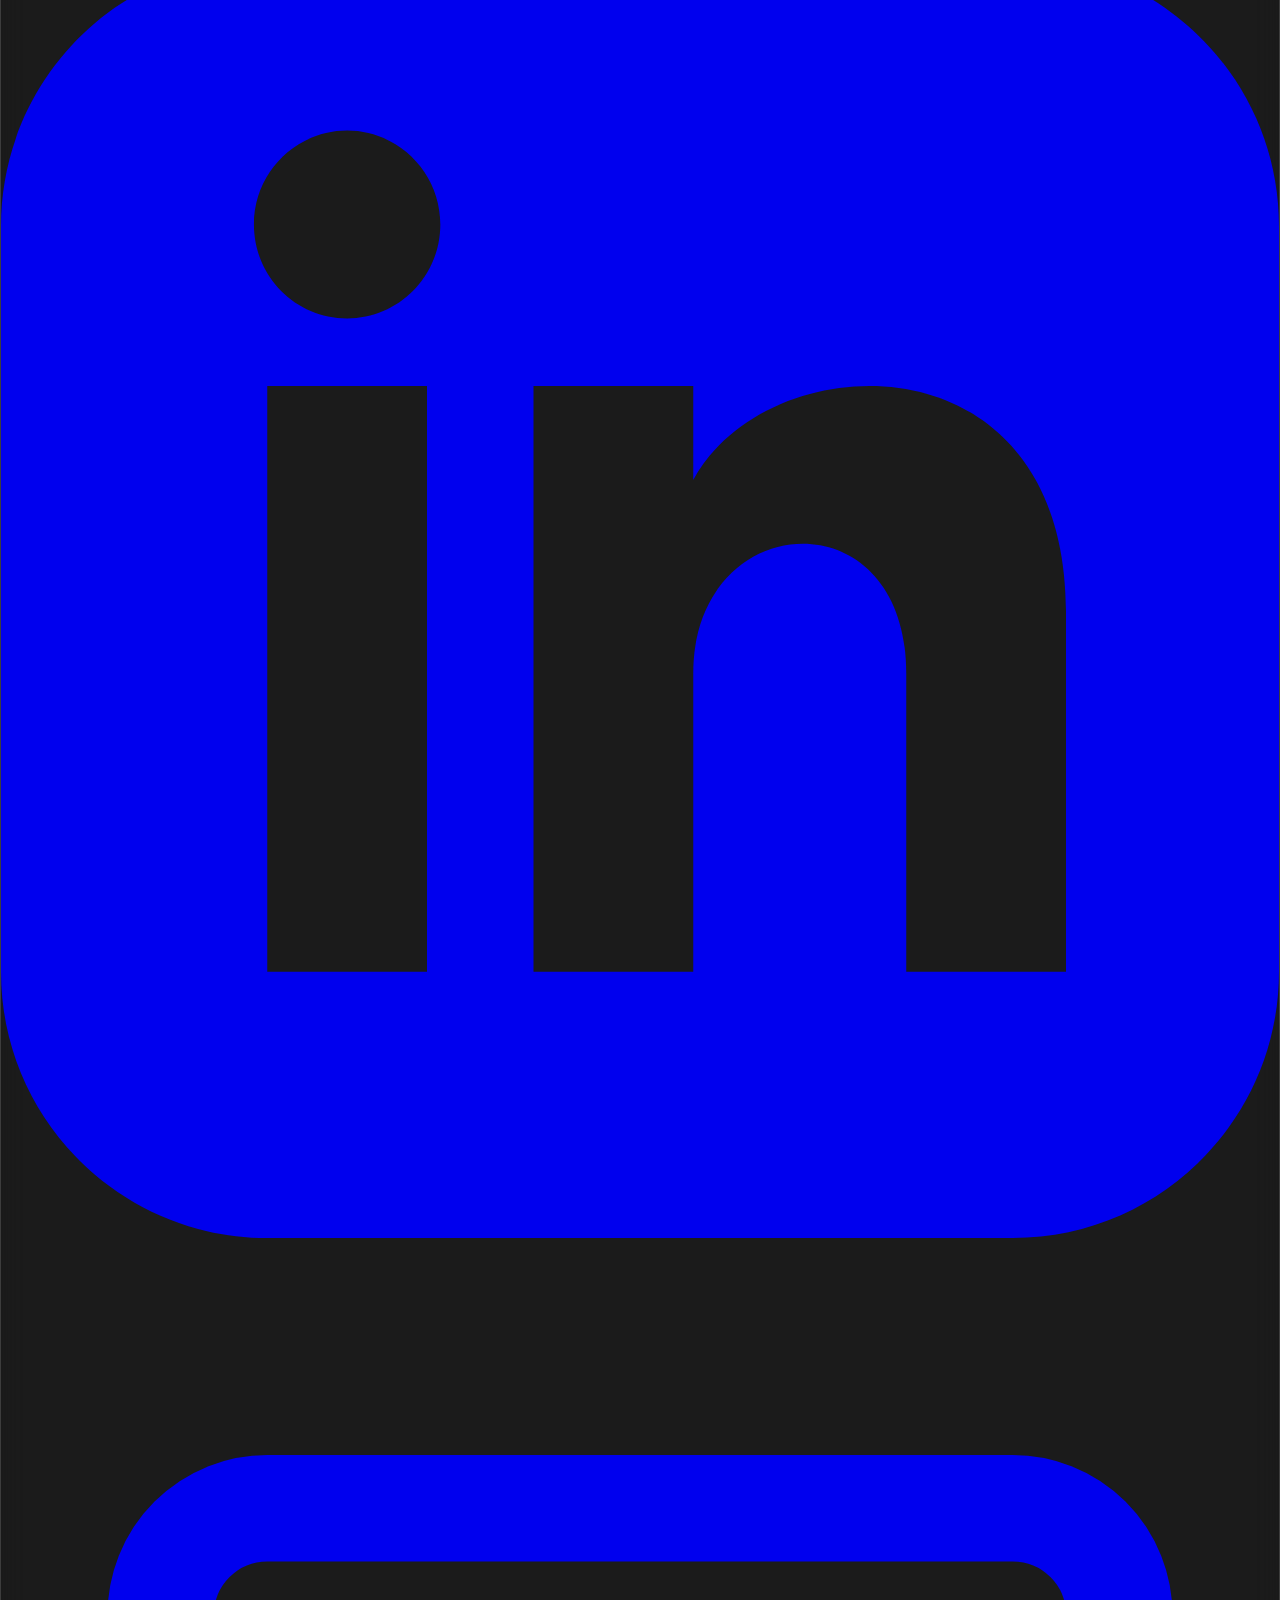
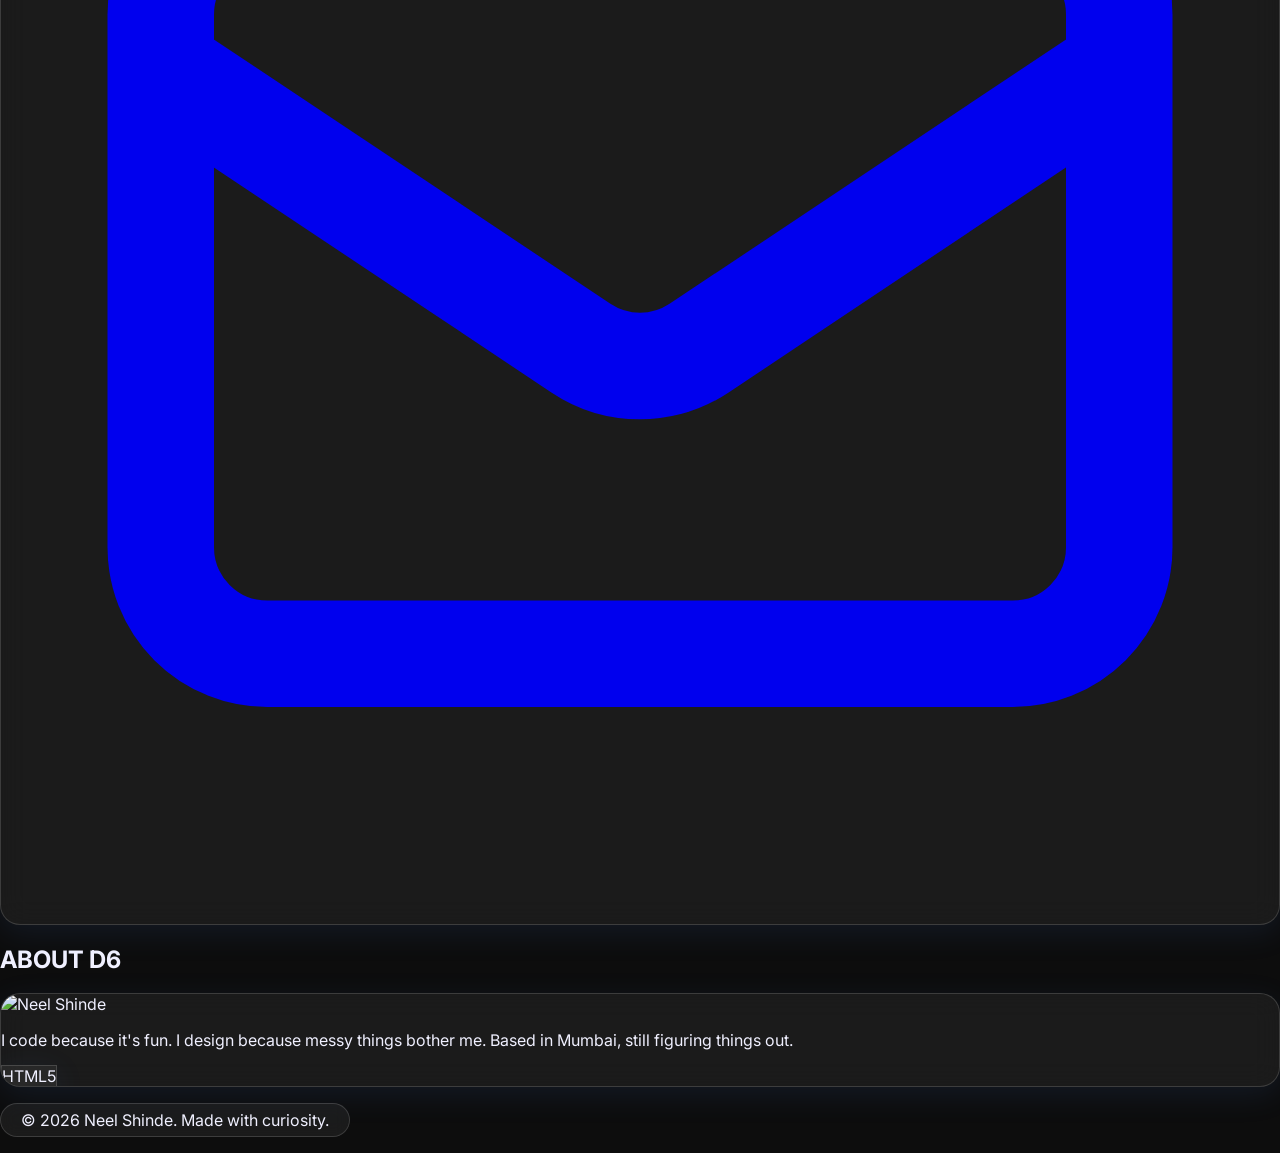
==== commit 4b1e1558: "fix: word of day label+definition, restore skills tags" ====
--- a/index.html
+++ b/index.html
@@ -107,9 +107,11 @@
 <p class="shimmer-text text-sm font-bold uppercase tracking-[0.2em] mb-6">
           Student · Tinkerer · Perfectionist
         </p>
-<p class="text-[var(--text-muted)] text-lg mb-8 leading-relaxed">
-          sonder.
-        </p>
+<div class="mb-8">
+  <p style="font-size:10px; text-transform:uppercase; letter-spacing:0.12em; color:var(--accent-1); font-family:'Roboto Mono',monospace; margin-bottom:4px;">word of the day</p>
+  <p class="text-[var(--text)] text-lg font-bold mb-1">sonder.</p>
+  <p class="text-[var(--text-muted)] text-sm leading-tight italic">the realization that each random passerby is living a life as vivid and complex as your own.</p>
+</div>
 <h2 class="hidden">Neel Shinde Portfolio</h2>
 <a class="inline-block glass px-8 py-3 rounded-full font-semibold text-sm hover:shadow-[0_0_20px_var(--shadow)] transition-all duration-300 hover:scale-105 active:scale-95 mb-8" href="projects.html">
           View My Work
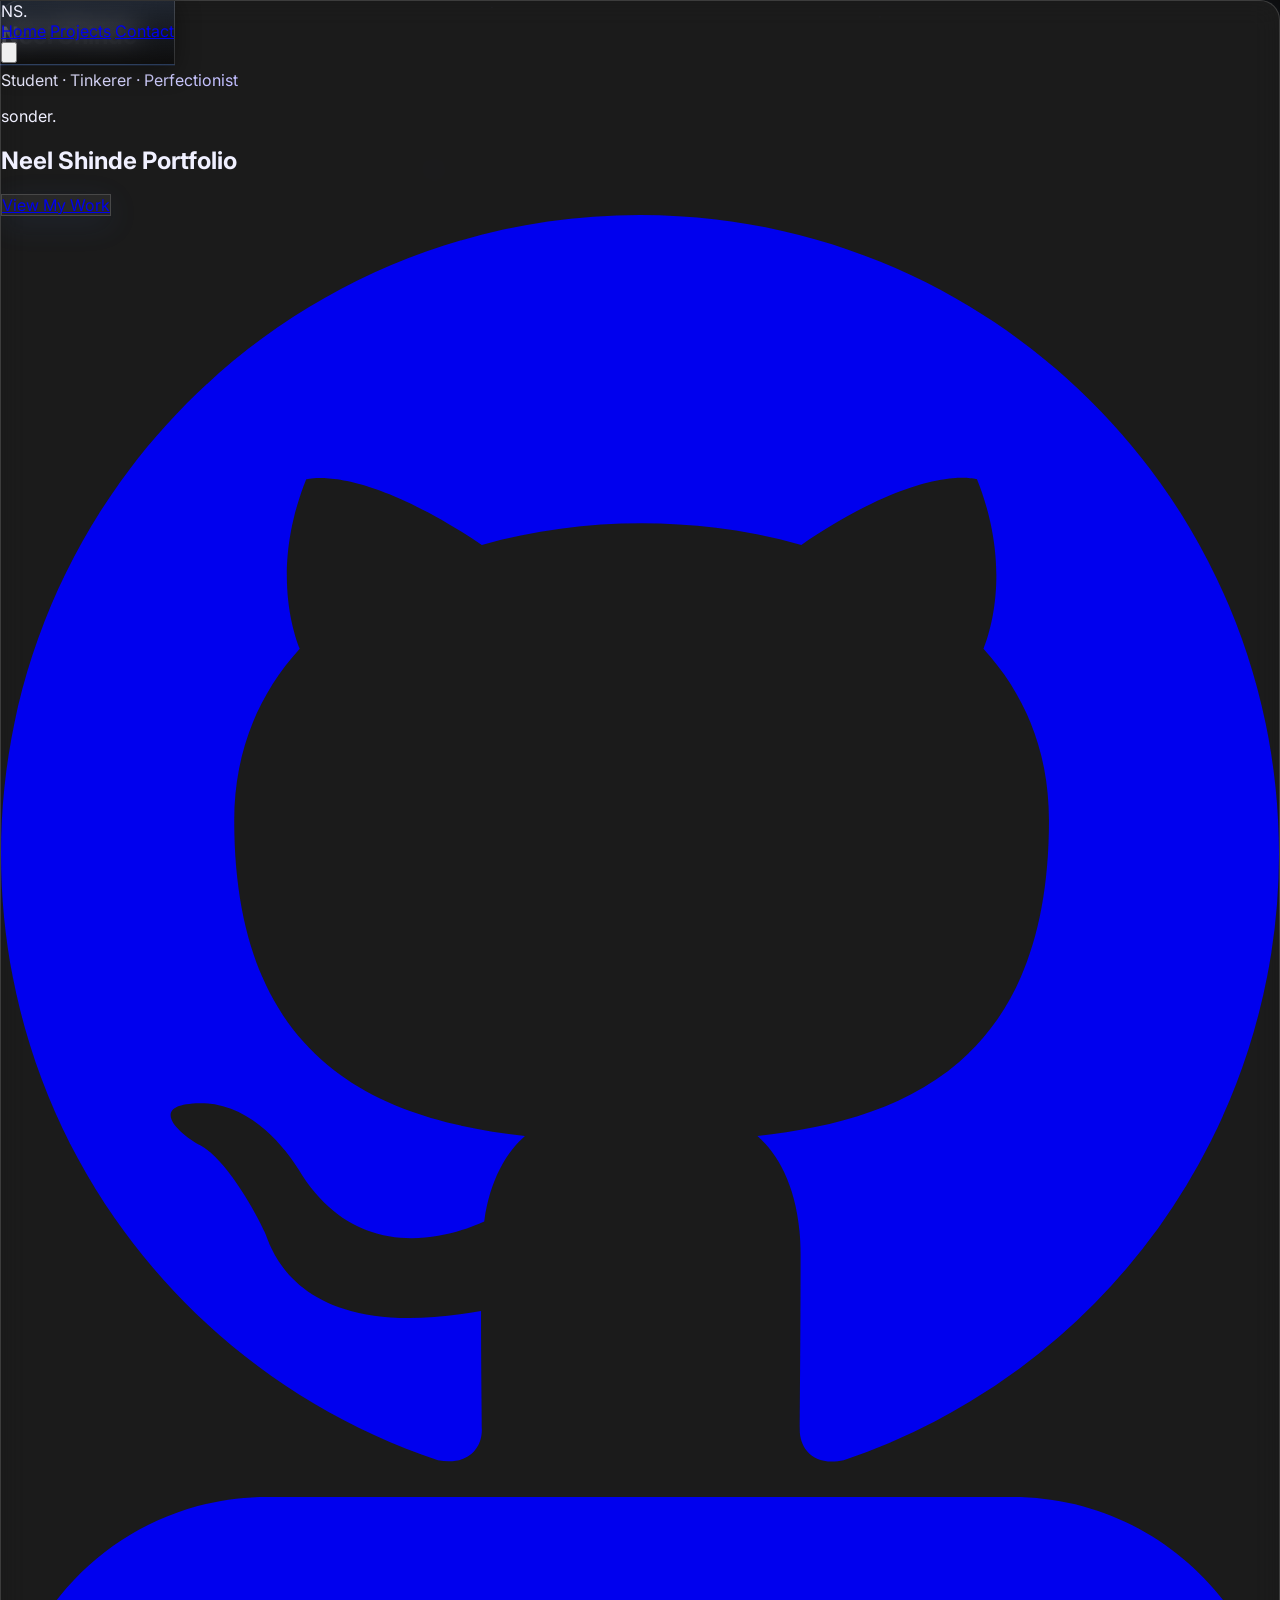
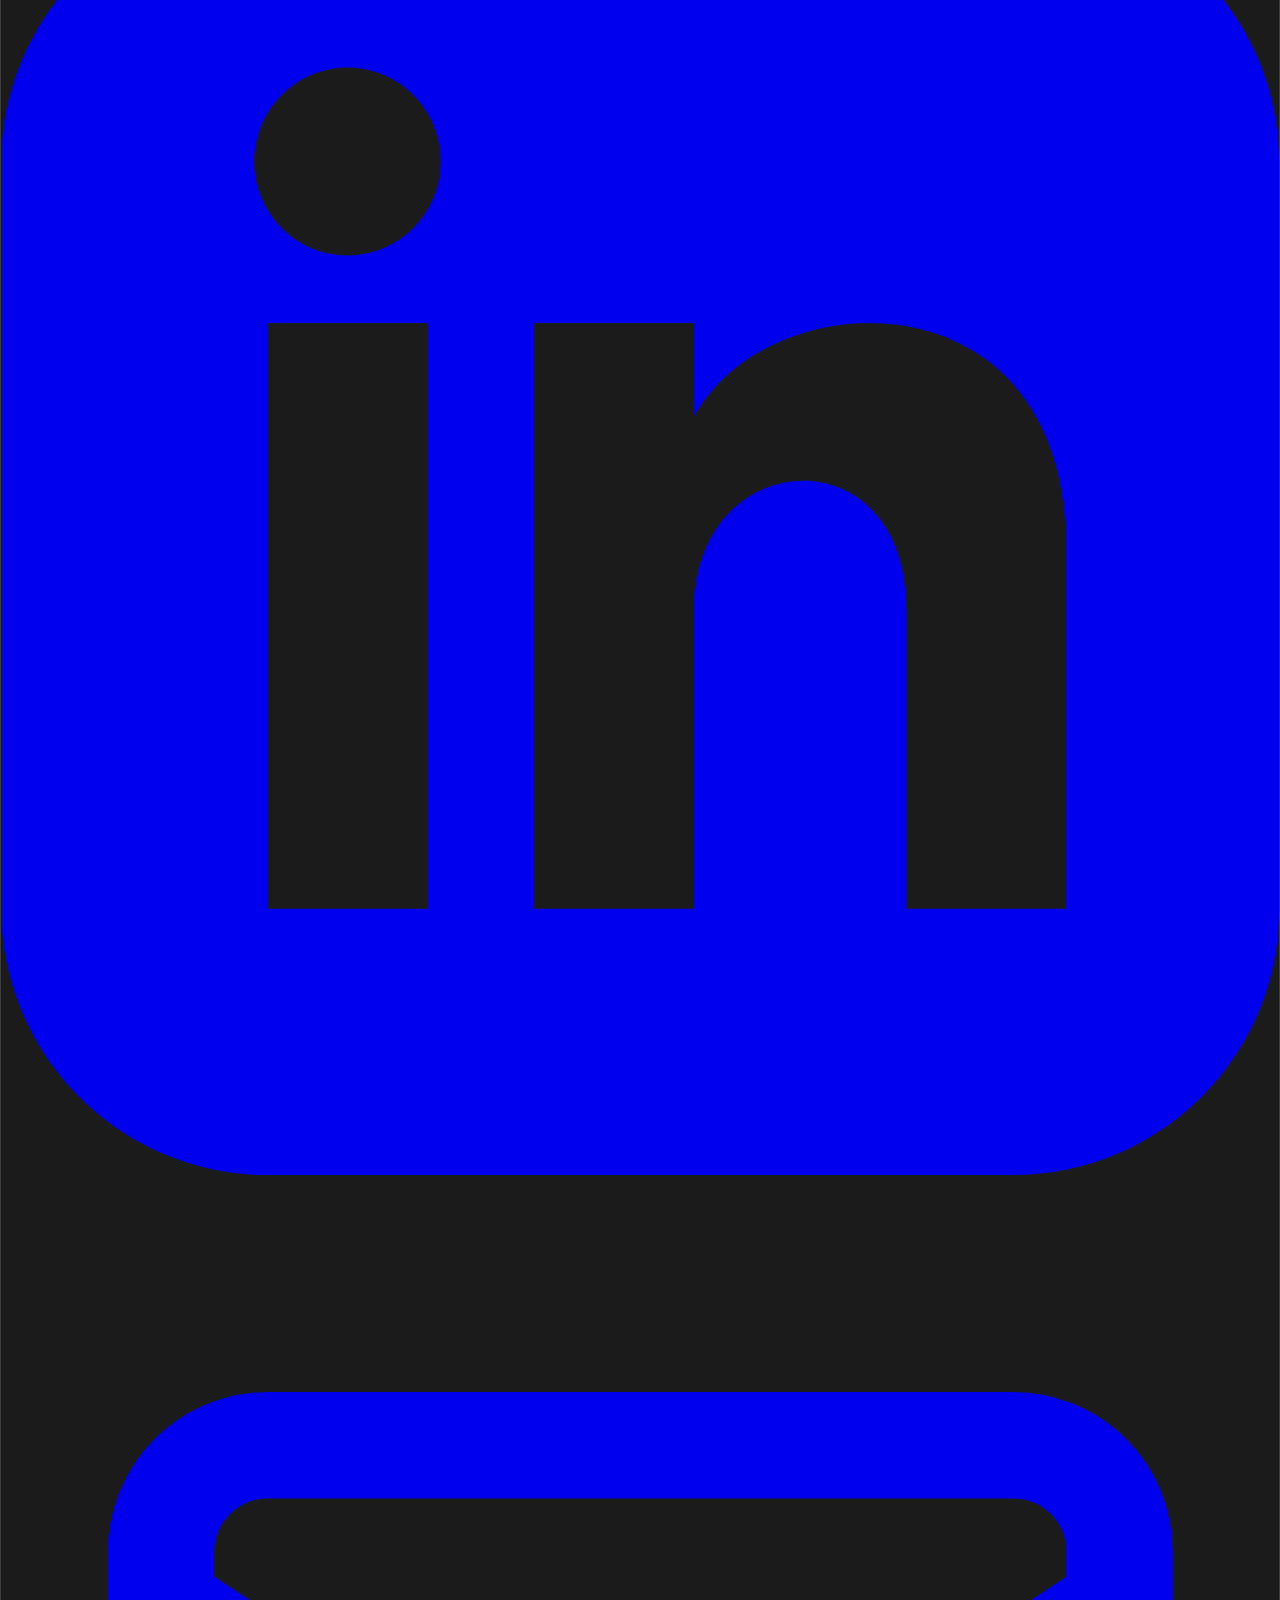
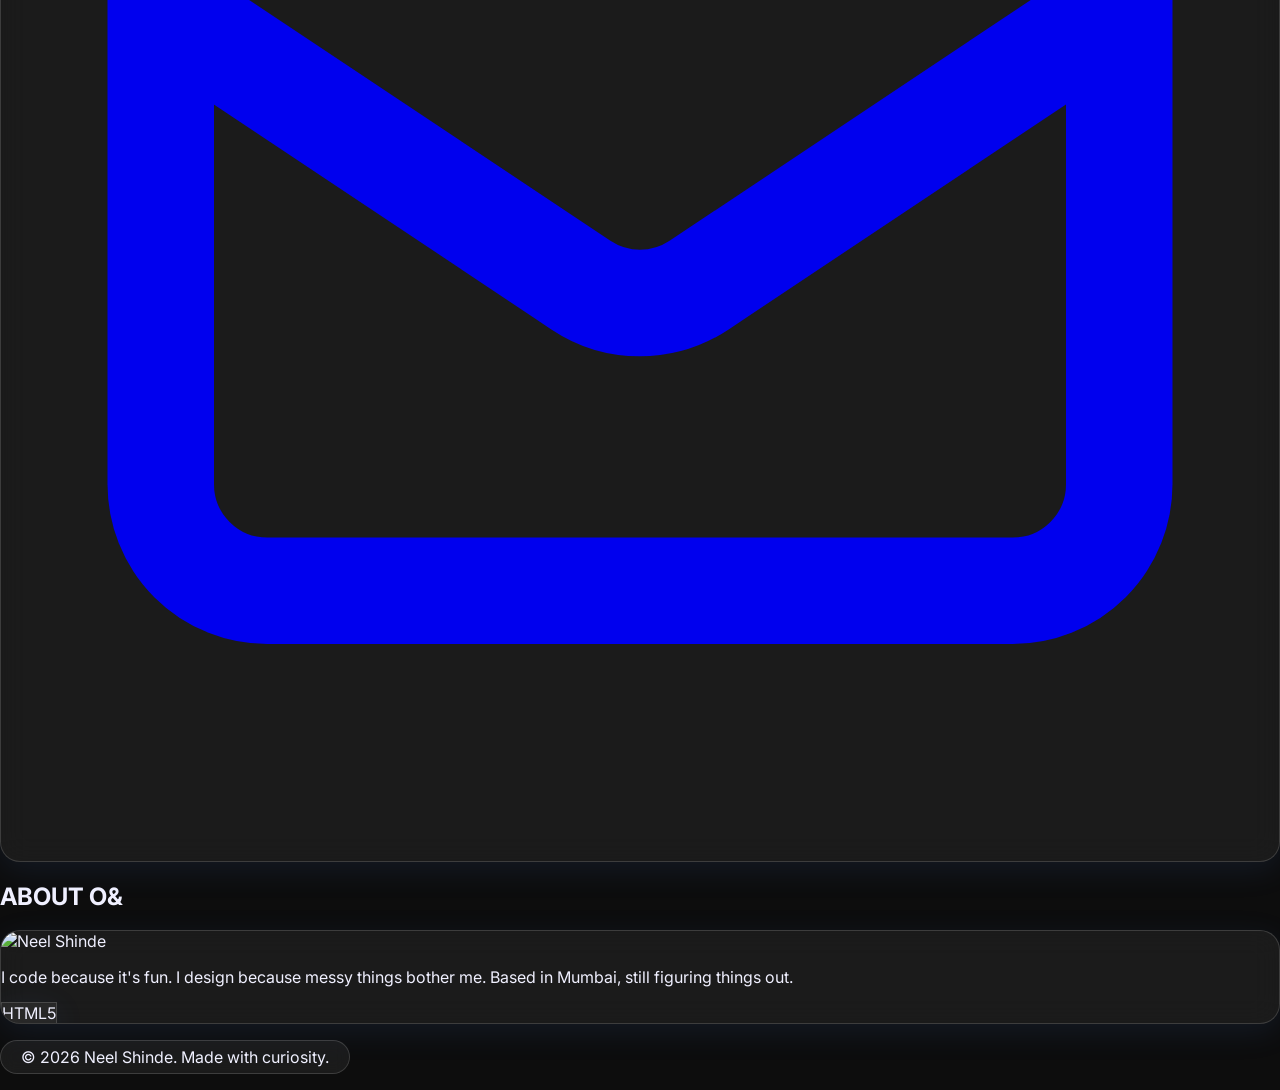
==== commit 236733fc: "fix: LinkedIn icon links to real profile" ====
--- a/index.html
+++ b/index.html
@@ -107,11 +107,9 @@
 <p class="shimmer-text text-sm font-bold uppercase tracking-[0.2em] mb-6">
           Student · Tinkerer · Perfectionist
         </p>
-<div class="mb-8">
-  <p style="font-size:10px; text-transform:uppercase; letter-spacing:0.12em; color:var(--accent-1); font-family:'Roboto Mono',monospace; margin-bottom:4px;">word of the day</p>
-  <p class="text-[var(--text)] text-lg font-bold mb-1">sonder.</p>
-  <p class="text-[var(--text-muted)] text-sm leading-tight italic">the realization that each random passerby is living a life as vivid and complex as your own.</p>
-</div>
+<p class="text-[var(--text-muted)] text-lg mb-8 leading-relaxed">
+          sonder.
+        </p>
 <h2 class="hidden">Neel Shinde Portfolio</h2>
 <a class="inline-block glass px-8 py-3 rounded-full font-semibold text-sm hover:shadow-[0_0_20px_var(--shadow)] transition-all duration-300 hover:scale-105 active:scale-95 mb-8" href="projects.html">
           View My Work
@@ -121,7 +119,7 @@
 <a class="hover:text-[var(--accent-1)] transition-colors" href="https://github.com/idealneel" target="_blank" rel="noopener noreferrer" title="GitHub">
 <svg class="w-6 h-6" fill="currentColor" viewbox="0 0 24 24"><path d="M12 0C5.37 0 0 5.37 0 12c0 5.31 3.435 9.795 8.205 11.385.6.105.825-.255.825-.57 0-.285-.015-1.23-.015-2.235-3.015.555-3.795-.735-4.035-1.41-.135-.345-.72-1.41-1.23-1.695-.42-.225-1.02-.78-.015-.795.945-.015 1.62.87 1.845 1.23 1.08 1.815 2.805 1.305 3.495.99.105-.78.42-1.305.765-1.605-2.67-.3-5.46-1.335-5.46-5.925 0-1.305.465-2.385 1.23-3.225-.12-.3-.54-1.53.12-3.18 0 0 1.005-.315 3.3 1.23.96-.27 1.98-.405 3-.405s2.04.135 3 .405c2.295-1.56 3.3-1.23 3.3-1.23.66 1.65.24 2.88.12 3.18.765.84 1.23 1.905 1.23 3.225 0 4.605-2.805 5.625-5.475 5.925.435.375.81 1.095.81 2.22 0 1.605-.015 2.895-.015 3.3 0 .315.225.69.825.57A12.02 12.02 0 0024 12c0-6.63-5.37-12-12-12z"></path></svg>
 </a>
-<a class="hover:text-[var(--accent-1)] transition-colors" href="contact.html" title="LinkedIn">
+<a class="hover:text-[var(--accent-1)] transition-colors" href="https://www.linkedin.com/in/idealneel-forsure-6916103b7" target="_blank" rel="noopener noreferrer" title="LinkedIn">
 <svg class="w-6 h-6" fill="currentColor" viewbox="0 0 24 24"><path d="M19 0h-14c-2.761 0-5 2.239-5 5v14c0 2.761 2.239 5 5 5h14c2.762 0 5-2.239 5-5v-14c0-2.761-2.238-5-5-5zm-11 19h-3v-11h3v11zm-1.5-12.268c-.966 0-1.75-.79-1.75-1.764s.784-1.764 1.75-1.764 1.75.79 1.75 1.764-.783 1.764-1.75 1.764zm13.5 12.268h-3v-5.604c0-3.368-4-3.113-4 0v5.604h-3v-11h3v1.765c1.396-2.586 7-2.777 7 2.476v6.759z"></path></svg>
 </a>
 <a class="hover:text-[var(--accent-1)] transition-colors" href="contact.html" title="Email">
--- a/styles.css
+++ b/styles.css
@@ -833,8 +833,8 @@
 
 #cursor-dot {
   position: fixed;
-  top: 0;
-  left: 0;
+  top: -100px;
+  left: -100px;
   width: 8px;
   height: 8px;
   background: var(--accent-1);
@@ -852,8 +852,8 @@
 
 #cursor-ring {
   position: fixed;
-  top: 0;
-  left: 0;
+  top: -100px;
+  left: -100px;
   width: 36px;
   height: 36px;
   border: 1.5px solid rgba(108, 99, 255, 0.5);
@@ -1034,3 +1034,13 @@
   box-shadow: 0 0 16px rgba(108, 99, 255, 0.3);
   border-color: var(--accent-1);
 }
+
+#top-nav a {
+  transform: none !important;
+  transition: color 200ms ease !important;
+}
+
+#top-nav a:hover {
+  transform: none !important;
+}
+
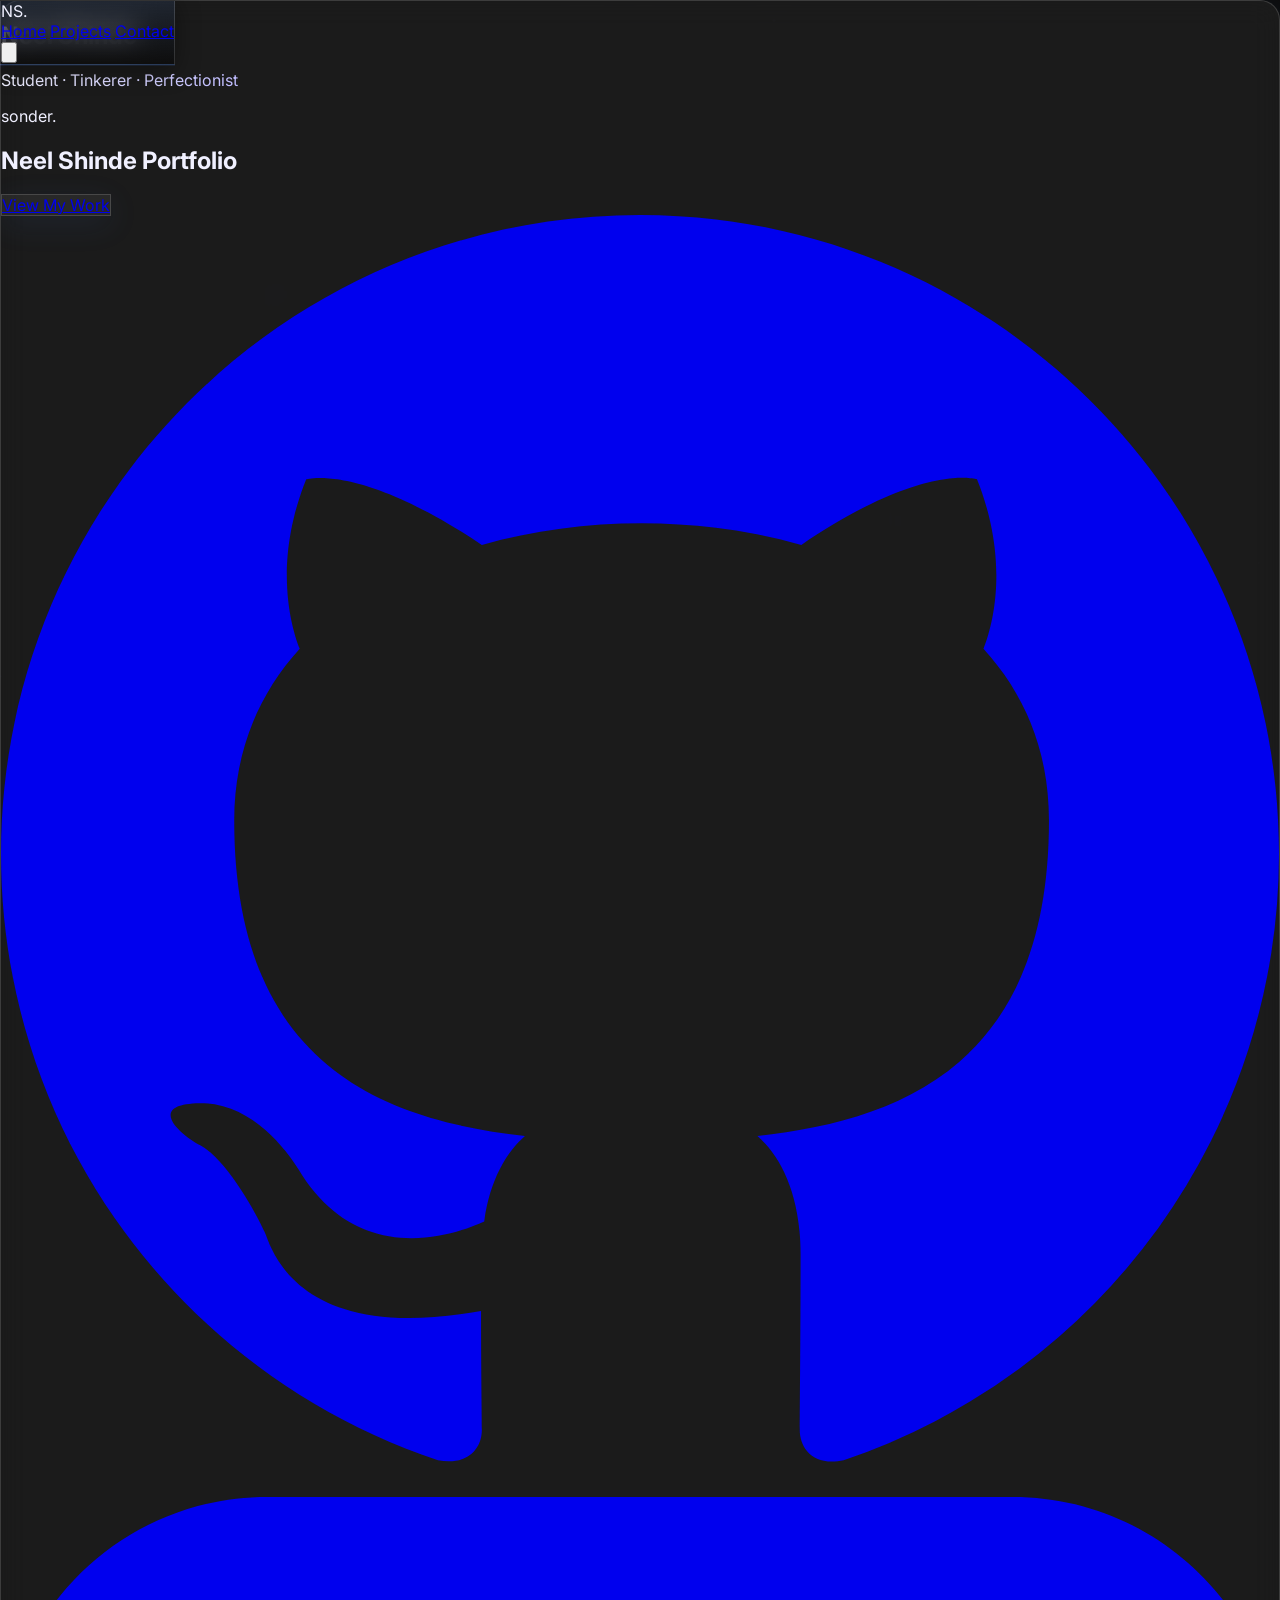
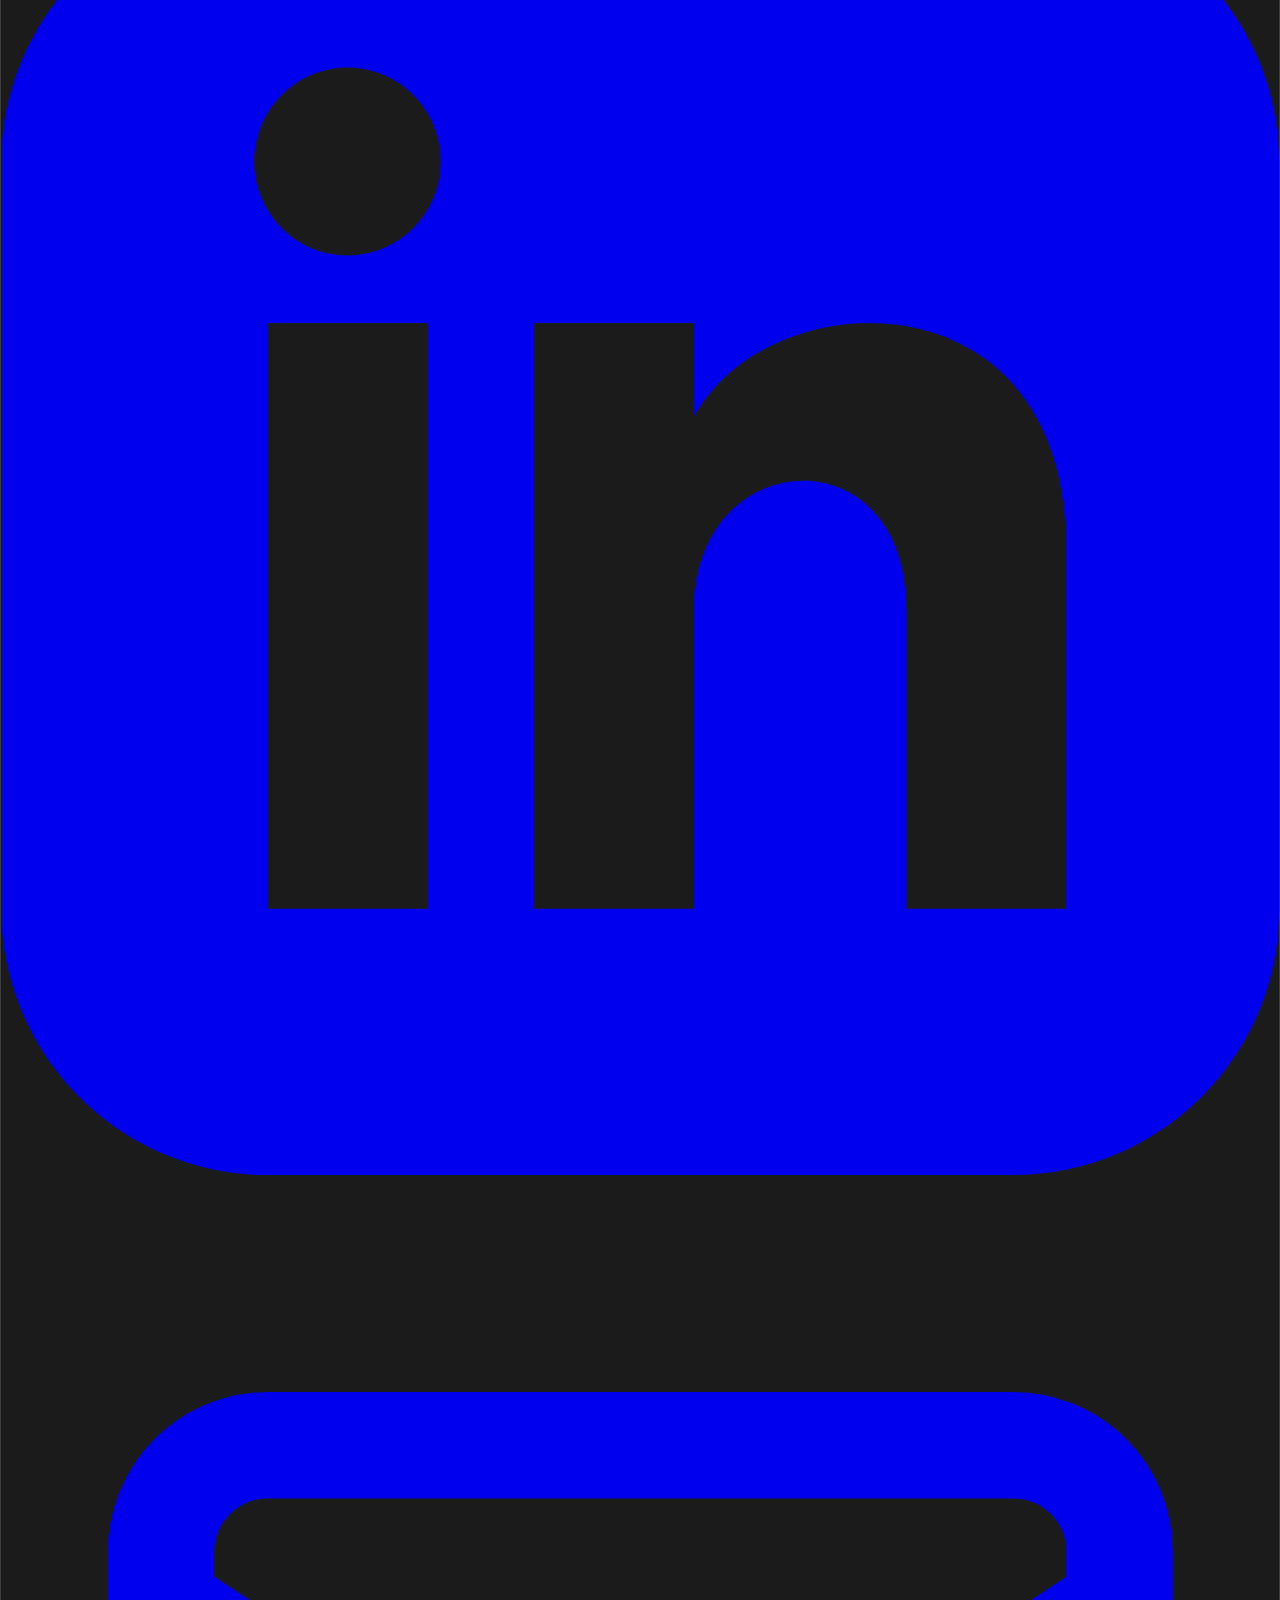
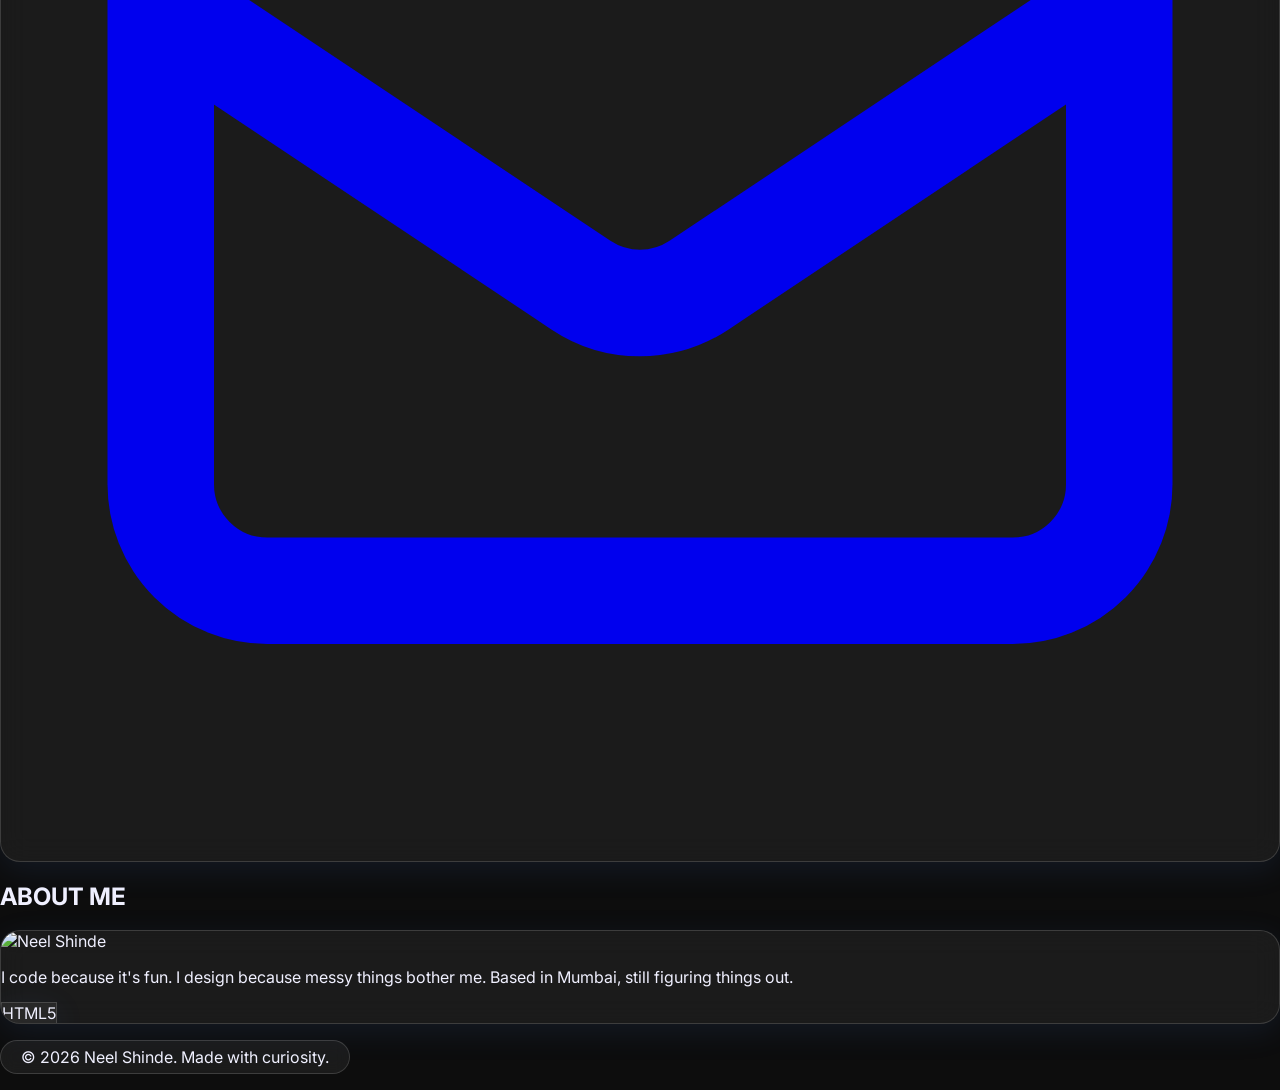
==== commit 3a30a70e: "fix: remove scramble from all headings except 404" ====
--- a/index.html
+++ b/index.html
@@ -131,7 +131,7 @@
 <!-- END: Hero Section -->
 <!-- BEGIN: About Section -->
 <section class="py-24 px-6 max-w-5xl mx-auto" id="about">
-<h2 class="text-3xl font-extrabold mb-12 flex items-center gap-4" data-scramble="ABOUT ME">
+<h2 class="text-3xl font-extrabold mb-12 flex items-center gap-4">
 <span class="w-12 h-[2px] bg-[var(--accent-1)]"></span>
         ABOUT ME
       </h2>
